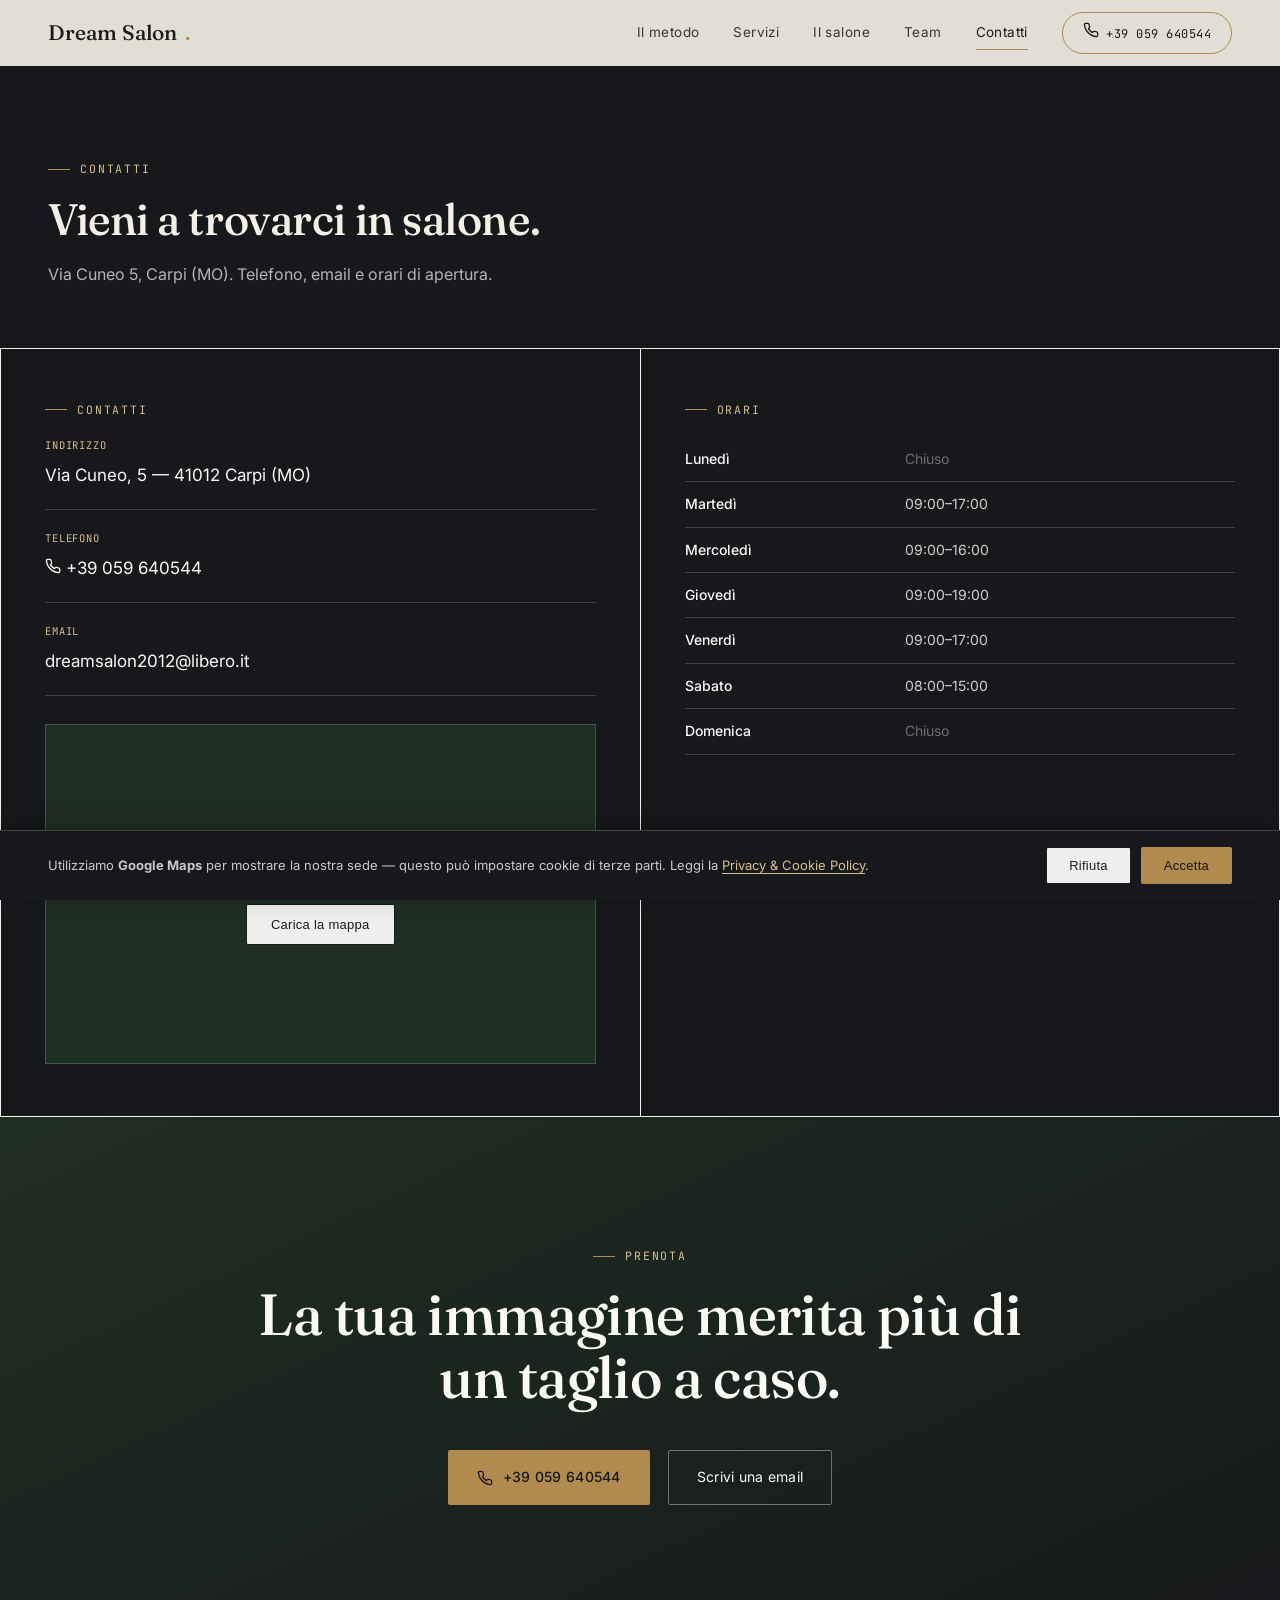
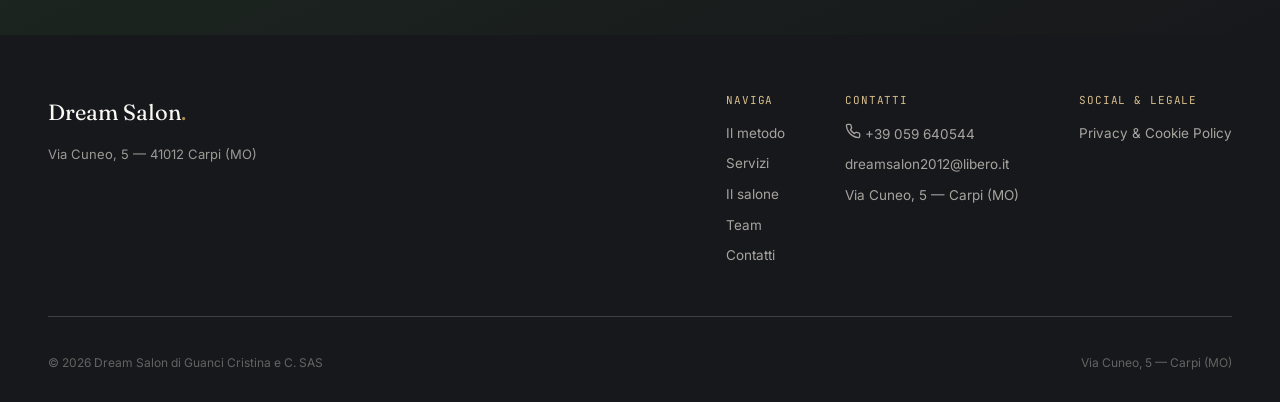
==== contatti.html @ 107311c1 "QA pre-lancio: rimosso contenuto demo, GDPR cookie banner, favicon, 404, privacy policy, Schema.org," ====
<!DOCTYPE html>
<html lang="it">
<head>
<meta charset="UTF-8">
<meta name="viewport" content="width=device-width, initial-scale=1.0">
<title>Contatti e Orari — Dream Salon Carpi | Via Cuneo 5</title>
<meta name="description" content="Contatta Dream Salon Carpi: Via Cuneo 5, Carpi (MO). Telefono 059 640544, email dreamsalon2012@libero.it. Orari di apertura settimanali.">
<!-- Favicon -->
<link rel="icon" type="image/svg+xml" href="favicon.svg">
<link rel="apple-touch-icon" href="favicon.svg">
<!-- Open Graph -->
<meta property="og:type" content="website">
<meta property="og:title" content="Contatti — Dream Salon Carpi | Via Cuneo 5">
<meta property="og:description" content="Contattaci: 059 640544 · dreamsalon2012@libero.it · Via Cuneo 5, Carpi. Orari di apertura e mappa.">
<meta property="og:image" content="https://cdn1.treatwell.net/images/view/v2.i7363715.w1080.h720.xDDF6E4CA/">
<meta property="og:url" content="https://www.dreamsaloncarpi.it/contatti.html"><!-- TODO: dominio definitivo -->
<meta name="twitter:card" content="summary_large_image">
<!-- Fonts -->
<link rel="preconnect" href="https://fonts.googleapis.com">
<link rel="preconnect" href="https://fonts.gstatic.com" crossorigin>
<link href="https://fonts.googleapis.com/css2?family=Fraunces:ital,opsz,wght@0,9..144,300;0,9..144,400;0,9..144,500;0,9..144,600;1,9..144,400;1,9..144,500&family=Inter:wght@400;500;600&family=JetBrains+Mono:wght@400;500&display=swap" rel="stylesheet">
<link rel="stylesheet" href="style.css">
</head>
<body>

<!-- ============ NAV ============ -->
<header class="site-nav scrolled" id="siteNav">
  <div class="wrap">
    <a href="index.html" class="logo">Dream Salon<span class="logo-dot">.</span></a>
    <button class="nav-toggle" id="navToggle" aria-label="Apri menu" aria-expanded="false">
      <span></span><span></span><span></span>
    </button>
    <nav class="nav-links" id="navLinks">
      <a href="index.html#consulenza">Il metodo</a>
      <a href="servizi.html">Servizi</a>
      <a href="salone.html">Il salone</a>
      <a href="team.html">Team</a>
      <a href="contatti.html">Contatti</a>
      <a href="tel:059640544" class="cta-pill" id="navPhone"><svg width="16" height="16" viewBox="0 0 24 24" fill="none" stroke="currentColor" stroke-width="2" stroke-linecap="round" stroke-linejoin="round" style="flex-shrink:0;"><path d="M22 16.92v3a2 2 0 0 1-2.18 2 19.79 19.79 0 0 1-8.63-3.07 19.5 19.5 0 0 1-6-6 19.79 19.79 0 0 1-3.07-8.67A2 2 0 0 1 4.11 2h3a2 2 0 0 1 2 1.72c.127.96.362 1.903.7 2.81a2 2 0 0 1-.45 2.11L8.09 9.91a16 16 0 0 0 6 6l1.27-1.27a2 2 0 0 1 2.11-.45c.907.338 1.85.573 2.81.7A2 2 0 0 1 22 16.92z"/></svg> 059 640544</a>
    </nav>
  </div>
</header>

<!-- ============ PAGE HEADER ============ -->
<section class="section section-anthracite" style="padding-top:160px; padding-bottom:60px;">
  <div class="wrap">
    <p class="eyebrow light">Contatti</p>
    <h1 style="font-size:clamp(28px,3.6vw,44px);">Vieni a trovarci in salone.</h1>
    <p class="lede" style="max-width:480px; margin-top:18px; color:rgba(244,240,230,0.72);">Via Cuneo 5, Carpi (MO). Telefono, email e orari di apertura.</p>
  </div>
</section>

<!-- ============ CONTATTI ============ -->
<section id="contatti">
  <div class="contact-grid">
    <div class="contact-info">
      <p class="eyebrow light">Contatti</p>
      <div class="cinfo-item">
        <span class="k">Indirizzo</span>
        <a class="v" id="contactAddress" href="https://www.google.com/maps?q=Via+Cuneo+5+41012+Carpi+MO" target="_blank" rel="noopener">Via Cuneo, 5 — 41012 Carpi (MO)</a>
      </div>
      <div class="cinfo-item">
        <span class="k">Telefono</span>
        <a href="tel:059640544" class="v" id="contactPhone"><svg width="16" height="16" viewBox="0 0 24 24" fill="none" stroke="currentColor" stroke-width="2" stroke-linecap="round" stroke-linejoin="round" style="flex-shrink:0;"><path d="M22 16.92v3a2 2 0 0 1-2.18 2 19.79 19.79 0 0 1-8.63-3.07 19.5 19.5 0 0 1-6-6 19.79 19.79 0 0 1-3.07-8.67A2 2 0 0 1 4.11 2h3a2 2 0 0 1 2 1.72c.127.96.362 1.903.7 2.81a2 2 0 0 1-.45 2.11L8.09 9.91a16 16 0 0 0 6 6l1.27-1.27a2 2 0 0 1 2.11-.45c.907.338 1.85.573 2.81.7A2 2 0 0 1 22 16.92z"/></svg> 059 640544</a>
      </div>
      <div class="cinfo-item">
        <span class="k">Email</span>
        <a class="v" href="mailto:dreamsalon2012@libero.it">dreamsalon2012@libero.it</a>
      </div>
      <!-- WhatsApp: nascosto fino a conferma del numero col cliente -->
      <div class="cinfo-item" id="whatsappItem" style="display:none;">
        <span class="k">WhatsApp</span>
        <span class="v social-link" id="contactWhatsApp"></span>
      </div>
      <!-- Mappa con consenso cookie GDPR -->
      <div id="mapConsent" class="map-consent" style="margin-top:28px;">
        <p>Accetta i cookie per visualizzare la mappa interattiva di Google Maps.</p>
        <button class="btn btn-dark" onclick="window.acceptCookies && window.acceptCookies()">Carica la mappa</button>
      </div>
      <iframe class="map-embed" id="contactMap"
        data-src="https://www.google.com/maps?q=Via+Cuneo+5+41012+Carpi+MO&output=embed"
        title="Mappa Dream Salon Carpi, Via Cuneo 5"
        loading="lazy"
        referrerpolicy="no-referrer-when-downgrade"
        style="margin-top:28px; display:none;"></iframe>
    </div>
    <div class="contact-hours">
      <p class="eyebrow light">Orari</p>
      <!-- TODO: aggiornare con gli orari definitivi dopo il meeting col cliente -->
      <table class="hours-table" id="hoursTable">
        <tr><td>Lunedì</td><td class="closed">Chiuso</td></tr>
        <tr><td>Martedì</td><td>09:00–17:00</td></tr>
        <tr><td>Mercoledì</td><td>09:00–16:00</td></tr>
        <tr><td>Giovedì</td><td>09:00–19:00</td></tr>
        <tr><td>Venerdì</td><td>09:00–17:00</td></tr>
        <tr><td>Sabato</td><td>08:00–15:00</td></tr>
        <tr><td>Domenica</td><td class="closed">Chiuso</td></tr>
      </table>
    </div>
  </div>
</section>

<!-- ============ CTA FINALE ============ -->
<section class="final-cta">
  <div class="wrap">
    <p class="eyebrow">Prenota</p>
    <h2>La tua immagine merita più di un taglio a caso.</h2>
    <div class="btn-row">
      <a href="tel:059640544" class="btn btn-primary" id="finalCta"><span id="finalCtaText"><svg width="16" height="16" viewBox="0 0 24 24" fill="none" stroke="currentColor" stroke-width="2" stroke-linecap="round" stroke-linejoin="round" style="flex-shrink:0;"><path d="M22 16.92v3a2 2 0 0 1-2.18 2 19.79 19.79 0 0 1-8.63-3.07 19.5 19.5 0 0 1-6-6 19.79 19.79 0 0 1-3.07-8.67A2 2 0 0 1 4.11 2h3a2 2 0 0 1 2 1.72c.127.96.362 1.903.7 2.81a2 2 0 0 1-.45 2.11L8.09 9.91a16 16 0 0 0 6 6l1.27-1.27a2 2 0 0 1 2.11-.45c.907.338 1.85.573 2.81.7A2 2 0 0 1 22 16.92z"/></svg> Chiama 059 640544</span></a>
      <a href="mailto:dreamsalon2012@libero.it" class="btn btn-outline">Scrivi una email</a>
      <a href="#" class="btn btn-outline" id="freshaLink" style="display:none;" target="_blank" rel="noopener">Prenota su Fresha</a>
    </div>
  </div>
</section>

<!-- ============ FOOTER ============ -->
<footer>
  <div class="wrap">
    <div class="footer-top">
      <div>
        <div class="footer-logo">Dream Salon<span style="color:var(--brass);">.</span></div>
        <p style="max-width:260px; margin-top:14px; font-size:13px;">Via Cuneo, 5 — 41012 Carpi (MO)</p>
      </div>
      <div class="footer-cols">
        <div class="footer-col">
          <h4>Naviga</h4>
          <a href="index.html#consulenza">Il metodo</a>
          <a href="servizi.html">Servizi</a>
          <a href="salone.html">Il salone</a>
          <a href="team.html">Team</a>
          <a href="contatti.html">Contatti</a>
        </div>
        <div class="footer-col">
          <h4>Contatti</h4>
          <a href="tel:059640544" id="footerPhone"><svg width="16" height="16" viewBox="0 0 24 24" fill="none" stroke="currentColor" stroke-width="2" stroke-linecap="round" stroke-linejoin="round" style="flex-shrink:0;"><path d="M22 16.92v3a2 2 0 0 1-2.18 2 19.79 19.79 0 0 1-8.63-3.07 19.5 19.5 0 0 1-6-6 19.79 19.79 0 0 1-3.07-8.67A2 2 0 0 1 4.11 2h3a2 2 0 0 1 2 1.72c.127.96.362 1.903.7 2.81a2 2 0 0 1-.45 2.11L8.09 9.91a16 16 0 0 0 6 6l1.27-1.27a2 2 0 0 1 2.11-.45c.907.338 1.85.573 2.81.7A2 2 0 0 1 22 16.92z"/></svg> 059 640544</a>
          <a href="mailto:dreamsalon2012@libero.it">dreamsalon2012@libero.it</a>
          <p>Via Cuneo, 5 — Carpi (MO)</p>
        </div>
        <div class="footer-col">
          <h4>Social &amp; Legale</h4>
          <span id="footerFacebook" style="display:none;"></span>
          <span id="footerInstagram" style="display:none;"></span>
          <a href="privacy.html">Privacy &amp; Cookie Policy</a>
        </div>
      </div>
    </div>
    <div class="footer-bottom">
      <span>© 2026 Dream Salon di Guanci Cristina e C. SAS</span>
      <span>Via Cuneo, 5 — Carpi (MO)</span>
    </div>
  </div>
</footer>

<script src="assets/data.js"></script>
<script src="site.js"></script>
</body>
</html>
---- style.css ----
:root{
    --forest:#1F2E23;
    --forest-2:#263D2C;
    --anthracite:#17181B;
    --cream:#F4F0E6;
    --paper:#FBF9F4;
    --brass:#B08A4E;
    --brass-light:#D8BE8E;
    --sage:#7C9182;
    --ink:#1B1B18;
    --ink-soft:#4A4A44;
    --line:rgba(27,27,24,0.12);
    --line-light:rgba(244,240,230,0.18);
    --radius:2px;
    --maxw:1240px;
  }
  *{box-sizing:border-box;}
  html{scroll-behavior:smooth;}
  body{
    margin:0;
    background:var(--cream);
    color:var(--ink);
    font-family:'Inter',sans-serif;
    font-size:16px;
    line-height:1.6;
    -webkit-font-smoothing:antialiased;
  }
  h1,h2,h3,h4{
    font-family:'Fraunces',serif;
    font-weight:500;
    line-height:1.08;
    margin:0;
    letter-spacing:-0.01em;
  }
  p{margin:0;}
  a{color:inherit;text-decoration:none;}
  img{max-width:100%;display:block;}
  .wrap{max-width:var(--maxw);margin:0 auto;padding:0 28px;}
  .eyebrow{
    font-family:'JetBrains Mono',monospace;
    font-size:11.5px;
    letter-spacing:0.16em;
    text-transform:uppercase;
    color:var(--brass);
    display:flex;
    align-items:center;
    gap:10px;
    margin-bottom:18px;
  }
  .eyebrow::before{content:"";width:22px;height:1px;background:var(--brass);display:block;}
  .eyebrow.light{color:var(--brass-light);}
  section{position:relative;}
  ::selection{background:var(--brass);color:var(--paper);}
  :focus-visible{outline:2px solid var(--brass);outline-offset:3px;}

  /* reveal on scroll */
  .reveal{opacity:0;transform:translateY(18px);transition:opacity .7s ease, transform .7s ease;}
  .reveal.in{opacity:1;transform:translateY(0);}

  /* ---------- NAV ---------- */
  header.site-nav{
    position:fixed;top:0;left:0;right:0;z-index:100;
    padding:18px 0;
    transition:background .35s ease, padding .35s ease, box-shadow .35s ease;
  }
  header.site-nav .wrap{display:flex;align-items:center;justify-content:space-between;}
  header.site-nav.scrolled{
    background:rgba(244,240,230,0.92);
    backdrop-filter:blur(10px);
    padding:12px 0;
    box-shadow:0 1px 0 var(--line);
  }
  .logo{
    font-family:'Fraunces',serif;
    font-size:21px;
    font-weight:500;
    color:var(--paper);
    display:flex;align-items:baseline;gap:8px;
    transition:color .35s ease;
  }
  .logo .logo-dot{color:var(--brass);}
  header.site-nav.scrolled .logo{color:var(--ink);}
  .nav-links{display:flex;align-items:center;gap:34px;}
  .nav-links a{
    font-size:13.5px;
    letter-spacing:0.03em;
    color:var(--paper);
    opacity:.85;
    transition:opacity .35s ease, color .35s ease;
    position:relative;
    padding:4px 0;
  }
  .nav-links a.active{opacity:1;}
  .nav-links a.active::after{content:"";position:absolute;bottom:-2px;left:0;right:0;height:1px;background:var(--brass);}
  header.site-nav.scrolled .nav-links a{color:var(--ink);}
  .nav-links a:hover{opacity:1;}
  .nav-links a.cta-pill{
    opacity:1;
    padding:9px 20px;
    border:1px solid var(--brass);
    border-radius:30px;
    font-family:'JetBrains Mono',monospace;
    font-size:12px;
    letter-spacing:0.04em;
  }
  .nav-links a.cta-pill:hover{background:var(--brass);color:var(--anthracite);}
  .nav-toggle{display:none;background:none;border:0;cursor:pointer;padding:6px;}
  .nav-toggle span{display:block;width:22px;height:1.5px;background:var(--paper);margin:5px 0;transition:.3s;}
  header.site-nav.scrolled .nav-toggle span{background:var(--ink);}

  /* ---------- HERO ---------- */
  .hero{
    min-height:100svh;
    display:flex;
    align-items:flex-end;
    position:relative;
    background:linear-gradient(180deg, rgba(23,24,27,0.35) 0%, rgba(23,24,27,0.55) 55%, rgba(23,24,27,0.92) 100%), url('https://cdn1.treatwell.net/images/view/v2.i7363715.w1080.h720.xDDF6E4CA/') center 30%/cover no-repeat;
    padding-top:120px;
  }
  .hero .wrap{padding-bottom:76px; width:100%;}
  .hero-inner{max-width:760px;}
  .hero h1{
    font-size:clamp(38px,6vw,68px);
    color:var(--paper);
    font-weight:500;
  }
  .hero h1 em{color:var(--brass-light);font-style:italic;font-weight:400;}
  .hero-sub{
    color:rgba(244,240,230,0.82);
    font-size:17px;
    max-width:520px;
    margin-top:22px;
    line-height:1.65;
  }
  .hero-meta{
    display:flex;gap:28px;flex-wrap:wrap;
    margin-top:34px;
    font-family:'JetBrains Mono',monospace;
    font-size:12px;
    color:var(--brass-light);
    letter-spacing:0.03em;
  }
  .hero-meta span{opacity:.9;}
  .hero-actions{display:flex;gap:16px;margin-top:38px;flex-wrap:wrap;}
  .btn{
    display:inline-flex;align-items:center;gap:10px;
    padding:15px 28px;
    font-size:14px;letter-spacing:0.02em;
    border-radius:2px;
    transition:all .25s ease;
    cursor:pointer;border:1px solid transparent;
  }
  .btn-primary{background:var(--brass);color:var(--anthracite);font-weight:500;}
  .btn-primary:hover{background:var(--brass-light);}
  .btn-outline{border-color:rgba(244,240,230,0.4);color:var(--paper);}
  .btn-outline:hover{border-color:var(--paper);background:rgba(244,240,230,0.08);}
  .btn-dark{border-color:var(--ink);color:var(--ink);}
  .btn-dark:hover{background:var(--ink);color:var(--paper);}

  .scroll-cue{
    position:absolute;right:28px;bottom:26px;
    writing-mode:vertical-rl;
    color:var(--brass-light);
    font-family:'JetBrains Mono',monospace;
    font-size:11px;letter-spacing:0.18em;
    display:flex;align-items:center;gap:10px;
    opacity:.75;
  }
  .scroll-cue::after{content:"";width:1px;height:40px;background:var(--brass-light);}

  /* ---------- SECTION generic ---------- */
  .section{padding:110px 0;}
  .section-tight{padding:80px 0;}
  .section-dark{background:var(--forest);color:var(--cream);}
  .section-dark h2, .section-dark h3{color:var(--paper);}
  .section-anthracite{background:var(--anthracite);color:var(--cream);}
  .section-anthracite h2, .section-anthracite h3{color:var(--paper);}

  .header-row{display:flex;justify-content:space-between;align-items:flex-end;gap:40px;margin-bottom:56px;flex-wrap:wrap;}
  .header-row h2{font-size:clamp(28px,3.6vw,44px);}
  .header-row .lede{max-width:360px;color:var(--ink-soft);font-size:15px;line-height:1.6;}
  .section-dark .header-row .lede, .section-anthracite .header-row .lede{color:rgba(244,240,230,0.72);}

  /* ---------- VALUE / CONSULENZA (signature) ---------- */
  .value-grid{
    display:grid;grid-template-columns:1fr 1fr;gap:70px;align-items:start;
  }
  .value-text p{color:var(--ink-soft);font-size:16px;margin-bottom:20px;max-width:460px;}
  .value-points{list-style:none;margin:34px 0 0;padding:0;display:grid;gap:16px;max-width:460px;}
  .value-points li{
    display:flex;gap:14px;align-items:flex-start;
    font-size:14.5px;color:var(--ink);
    padding-bottom:16px;border-bottom:1px solid var(--line);
  }
  .value-points li .num{
    font-family:'JetBrains Mono',monospace;color:var(--brass);font-size:12px;padding-top:2px;
  }

  /* consultation card - signature element */
  .consult-card{
    background:var(--paper);
    border:1px solid var(--line);
    box-shadow:0 30px 60px -30px rgba(27,27,24,0.25);
    padding:38px 34px 32px;
    position:relative;
    max-width:440px;
  }
  .consult-card::before{
    content:"";position:absolute;top:0;left:0;right:0;height:5px;
    background:linear-gradient(90deg,var(--brass),var(--sage));
  }
  .consult-card .card-eyebrow{
    font-family:'JetBrains Mono',monospace;font-size:11px;letter-spacing:.14em;
    color:var(--ink-soft);text-transform:uppercase;display:flex;justify-content:space-between;
    padding-bottom:16px;margin-bottom:22px;border-bottom:1px dashed var(--line);
  }
  .consult-row{display:flex;justify-content:space-between;align-items:center;padding:13px 0;border-bottom:1px solid var(--line);}
  .consult-row:last-of-type{border-bottom:none;}
  .consult-row .label{font-size:13.5px;color:var(--ink-soft);}
  .consult-row .val{font-family:'JetBrains Mono',monospace;font-size:12px;color:var(--forest);}
  .swatches{display:flex;gap:7px;}
  .swatch{width:16px;height:16px;border-radius:50%;border:1px solid rgba(0,0,0,0.08);}
  .consult-foot{margin-top:24px;padding-top:20px;border-top:1px dashed var(--line);font-size:12.5px;color:var(--ink-soft);font-style:italic;}
  .consult-foot b{color:var(--forest);font-style:normal;}

  /* ---------- SERVIZI ---------- */
  .services-grid{display:grid;grid-template-columns:repeat(3,1fr);gap:1px;background:var(--line);border:1px solid var(--line);}
  .service-card{background:var(--paper);padding:34px 30px;min-height:210px;display:flex;flex-direction:column;justify-content:space-between;transition:background .3s ease;}
  .service-card:hover{background:#fff;}
  .service-card .s-top{display:flex;justify-content:space-between;align-items:flex-start;}
  .service-card h3{font-size:21px;font-weight:500;max-width:200px;}
  .service-card .dur{font-family:'JetBrains Mono',monospace;font-size:11px;color:var(--brass);white-space:nowrap;padding-top:4px;}
  .service-card p{font-size:13.5px;color:var(--ink-soft);margin-top:16px;line-height:1.55;}
  .service-card .price-note{
    margin-top:18px;font-family:'JetBrains Mono',monospace;font-size:10.5px;letter-spacing:.05em;
    color:var(--sage);text-transform:uppercase;
  }
  .packages{margin-top:1px;display:grid;grid-template-columns:1fr 1fr;gap:1px;background:var(--line);border:1px solid var(--line);border-top:none;}
  .package-card{background:var(--forest);color:var(--cream);padding:30px;}
  .package-card .eyebrow{color:var(--brass-light);margin-bottom:12px;}
  .package-card p{font-size:14.5px;line-height:1.6;color:rgba(244,240,230,0.85);}
  .package-card .dur{font-family:'JetBrains Mono',monospace;font-size:12px;color:var(--brass-light);margin-top:14px;display:block;}

  /* ---------- EXPERTISE ---------- */
  .expertise-grid{display:grid;grid-template-columns:repeat(3,1fr);gap:48px;margin-top:10px;}
  .expertise-item{border-top:1px solid var(--line-light);padding-top:24px;}
  .expertise-item .exp-icon{width:38px;height:38px;margin-bottom:22px;}
  .expertise-item h3{font-size:19px;color:var(--paper);margin-bottom:12px;font-weight:500;}
  .expertise-item p{font-size:14px;color:rgba(244,240,230,0.68);line-height:1.65;}
  .brand-row{margin-top:70px;padding-top:40px;border-top:1px solid var(--line-light);display:flex;gap:48px;align-items:center;flex-wrap:wrap;}
  .brand-badge{font-family:'Fraunces',serif;font-style:italic;font-size:22px;color:var(--brass-light);letter-spacing:0.01em;}
  .brand-note{font-size:13px;color:rgba(244,240,230,0.55);max-width:280px;}

  /* ---------- GALLERY ---------- */
  .gallery-grid{
    display:grid;
    grid-template-columns:1.3fr 1fr 1fr;
    grid-template-rows:280px 280px;
    gap:14px;
  }
  .g-item{position:relative;overflow:hidden;background:#e4ddcb;}
  .g-item img{width:100%;height:100%;object-fit:cover;transition:transform .6s ease;}
  .g-item:hover img{transform:scale(1.05);}
  .g-item.tall{grid-row:span 2;}
  .g-item .g-tag{
    position:absolute;left:16px;bottom:16px;
    font-family:'JetBrains Mono',monospace;font-size:10.5px;letter-spacing:.08em;text-transform:uppercase;
    color:var(--paper);background:rgba(23,24,27,0.55);padding:6px 10px;backdrop-filter:blur(4px);
  }
  .g-placeholder{
    display:flex;flex-direction:column;align-items:center;justify-content:center;gap:10px;
    background:repeating-linear-gradient(135deg, var(--paper), var(--paper) 10px, #EFE9DB 10px, #EFE9DB 20px);
    border:1px dashed var(--line);color:var(--ink-soft);text-align:center;padding:20px;
  }
  .g-placeholder .g-icon{font-size:22px;color:var(--brass);}
  .g-placeholder span{font-family:'JetBrains Mono',monospace;font-size:11px;letter-spacing:.05em;text-transform:uppercase;}

  /* ---------- TEAM ---------- */
  .team-grid{display:grid;grid-template-columns:repeat(3,1fr);gap:40px;}
  .team-card{}
  .avatar{
    width:100%;aspect-ratio:3/3.6;
    background:linear-gradient(155deg,var(--forest),var(--anthracite));
    display:flex;align-items:center;justify-content:center;
    margin-bottom:22px;position:relative;overflow:hidden;
  }
  .avatar span{font-family:'Fraunces',serif;font-size:64px;color:var(--brass-light);font-style:italic;}
  .avatar::after{content:"";position:absolute;inset:0;border:1px solid rgba(244,240,230,0.15);}
  .team-card h3{font-size:21px;margin-bottom:4px;}
  .team-card .role{font-family:'JetBrains Mono',monospace;font-size:11px;color:var(--brass);text-transform:uppercase;letter-spacing:.06em;}
  .team-card p.bio{font-size:13.5px;color:var(--ink-soft);margin-top:12px;line-height:1.6;}
  .tbc{font-size:11px;color:var(--sage);font-family:'JetBrains Mono',monospace;margin-top:8px;display:inline-block;}

  /* ---------- SOCIAL PROOF ---------- */
  .proof-wrap{display:grid;grid-template-columns:0.85fr 1.15fr;gap:70px;align-items:center;}
  .rating-big{display:flex;align-items:flex-end;gap:18px;}
  .rating-big .num{font-family:'Fraunces',serif;font-size:96px;line-height:.85;font-weight:500;}
  .rating-big .stars{color:var(--brass);font-size:20px;letter-spacing:3px;margin-bottom:10px;}
  .rating-big .count{font-size:13.5px;color:var(--ink-soft);margin-bottom:14px;}
  .rating-source{font-family:'JetBrains Mono',monospace;font-size:11px;color:var(--sage);letter-spacing:.06em;text-transform:uppercase;margin-top:18px;}
  .bars{margin-top:30px;display:grid;gap:10px;max-width:320px;}
  .bar-row{display:grid;grid-template-columns:20px 1fr 30px;gap:10px;align-items:center;font-size:12px;font-family:'JetBrains Mono',monospace;color:var(--ink-soft);}
  .bar-track{height:6px;background:var(--line);position:relative;overflow:hidden;}
  .bar-fill{position:absolute;left:0;top:0;bottom:0;background:var(--brass);}
  .breakdown-grid{display:grid;grid-template-columns:repeat(2,1fr);gap:1px;background:var(--line);border:1px solid var(--line);}
  .bd-card{background:var(--paper);padding:24px 26px;}
  .bd-card .bd-score{font-family:'Fraunces',serif;font-size:30px;color:var(--forest);}
  .bd-card .bd-label{font-size:12.5px;color:var(--ink-soft);margin-top:4px;}
  .theme-tags{display:flex;flex-wrap:wrap;gap:10px;margin-top:30px;}
  .theme-tags span{
    font-family:'JetBrains Mono',monospace;font-size:11px;letter-spacing:.03em;
    border:1px solid var(--line);padding:8px 14px;color:var(--ink-soft);
  }

  /* ---------- CONTACT ---------- */
  .contact-grid{display:grid;grid-template-columns:1fr 1fr;gap:1px;background:var(--line-light);border:1px solid var(--line-light);}
  .contact-info,.contact-hours{background:var(--anthracite);padding:52px 44px;}
  .contact-info .cinfo-item{padding:20px 0;border-bottom:1px solid var(--line-light);}
  .contact-info .cinfo-item:first-of-type{padding-top:0;}
  .contact-info .cinfo-item .k{font-family:'JetBrains Mono',monospace;font-size:10.5px;color:var(--brass-light);text-transform:uppercase;letter-spacing:.08em;margin-bottom:8px;display:block;}
  .contact-info .cinfo-item .v{font-size:17px;color:var(--paper);}
  .contact-info .cinfo-item a.v:hover{color:var(--brass-light);}
  .hours-table{width:100%;border-collapse:collapse;margin-top:6px;}
  .hours-table td{padding:11px 0;border-bottom:1px solid var(--line-light);font-size:14px;color:rgba(244,240,230,0.85);}
  .hours-table td:first-child{color:var(--paper);font-weight:500;width:40%;}
  .hours-table .flag{
    font-family:'JetBrains Mono',monospace;font-size:9.5px;color:var(--forest);
    background:var(--brass-light);padding:2px 7px;margin-left:8px;letter-spacing:.03em;
  }
  .hours-table .closed{color:rgba(244,240,230,0.4);}
  .map-embed{width:100%;height:340px;border:0;filter:grayscale(0.3) contrast(1.05);}

  /* ---------- FINAL CTA ---------- */
  .final-cta{
    background:linear-gradient(155deg,var(--forest) 0%, var(--anthracite) 100%);
    color:var(--paper);text-align:center;padding:130px 0;
  }
  .final-cta .eyebrow{justify-content:center;color:var(--brass-light);}
  .final-cta h2{font-size:clamp(32px,5vw,58px);max-width:820px;margin:0 auto;}
  .final-cta .btn-row{display:flex;gap:18px;justify-content:center;margin-top:42px;flex-wrap:wrap;}

  /* ---------- FOOTER ---------- */
  footer{background:var(--anthracite);color:rgba(244,240,230,0.6);padding:60px 0 30px;}
  .footer-top{display:flex;justify-content:space-between;gap:40px;flex-wrap:wrap;padding-bottom:40px;border-bottom:1px solid var(--line-light);}
  .footer-logo{font-family:'Fraunces',serif;font-size:22px;color:var(--paper);}
  .footer-cols{display:flex;gap:60px;flex-wrap:wrap;}
  .footer-col h4{font-family:'JetBrains Mono',monospace;font-size:11px;color:var(--brass-light);text-transform:uppercase;letter-spacing:.08em;margin-bottom:16px;font-weight:400;}
  .footer-col a,.footer-col p{display:block;font-size:13.5px;margin-bottom:9px;color:rgba(244,240,230,0.65);}
  .footer-col a:hover{color:var(--paper);}
  .confirm-box{margin-top:40px;padding:26px 28px;border:1px dashed rgba(216,190,142,0.4);}
  .confirm-box .cb-title{font-family:'JetBrains Mono',monospace;font-size:11px;color:var(--brass-light);text-transform:uppercase;letter-spacing:.08em;margin-bottom:14px;}
  .confirm-box ul{margin:0;padding:0 0 0 18px;columns:2;column-gap:40px;font-size:12.5px;line-height:2;color:rgba(244,240,230,0.55);}
  .footer-bottom{margin-top:36px;font-size:12px;color:rgba(244,240,230,0.35);display:flex;justify-content:space-between;flex-wrap:wrap;gap:10px;}

  /* ---------- SOCIAL LINK ---------- */
  .social-link {
    display: inline-flex;
    align-items: center;
    gap: 8px;
    font-size: 13.5px;
    color: rgba(244,240,230,0.65);
    transition: color .35s ease;
    text-decoration: none;
  }
  .social-link:hover { color: var(--paper); }
  .social-link.disabled {
    opacity: 0.4;
    pointer-events: none;
    cursor: not-allowed;
  }
  .btn svg {
    width: 16px;
    height: 16px;
    flex-shrink: 0;
  }

  /* ---------- RESPONSIVE ---------- */
  @media (max-width: 980px){
    .value-grid{grid-template-columns:1fr;gap:50px;}
    .services-grid{grid-template-columns:1fr 1fr;}
    .packages{grid-template-columns:1fr;}
    .expertise-grid{grid-template-columns:1fr;gap:36px;}
    .gallery-grid{grid-template-columns:1fr 1fr;grid-template-rows:220px 220px 220px;}
    .g-item.tall{grid-row:span 1;}
    .team-grid{grid-template-columns:1fr 1fr;}
    .proof-wrap{grid-template-columns:1fr;gap:40px;}
    .contact-grid{grid-template-columns:1fr;}
    .breakdown-grid{grid-template-columns:1fr 1fr;}
  }
  @media (max-width: 640px){
    .wrap{padding:0 20px;}
    .nav-links{
      position:fixed;top:0;right:0;height:100svh;width:min(78vw,320px);
      background:var(--forest);flex-direction:column;justify-content:center;align-items:flex-start;
      gap:26px;padding:40px;transform:translateX(100%);transition:transform .4s ease;
    }
    .nav-links.open{transform:translateX(0);}
    .nav-links a{color:var(--paper) !important;font-size:16px;}
    .nav-toggle{display:block;z-index:110;}
    .nav-toggle span{background:var(--paper) !important;}
    header.site-nav.scrolled .nav-toggle span{background:var(--ink) !important;}
    .hero{padding-top:100px;}
    .hero-meta{gap:16px;}
    .header-row{margin-bottom:36px;}
    .services-grid{grid-template-columns:1fr;}
    .expertise-grid{gap:30px;}
    .gallery-grid{grid-template-columns:1fr;grid-template-rows:auto;}
    .team-grid{grid-template-columns:1fr;max-width:280px;margin:0 auto;}
    .rating-big .num{font-size:72px;}
    .breakdown-grid{grid-template-columns:1fr;}
    .contact-info,.contact-hours{padding:38px 26px;}
    .confirm-box ul{columns:1;}
    .footer-top{flex-direction:column;gap:30px;}
    .section{padding:76px 0;}
    .final-cta{padding:90px 0;}
  }

  /* ---------- SKELETON ---------- */
  .skeleton {
    background: linear-gradient(90deg, var(--line) 25%, rgba(27,27,24,0.18) 50%, var(--line) 75%);
    background-size: 200% 100%;
    animation: shimmer 1.5s ease-in-out infinite;
    border-radius: 2px;
  }
  @keyframes shimmer {
    0% { background-position: 200% 0; }
    100% { background-position: -200% 0; }
  }
  .skeleton-title { height: clamp(28px, 3.6vw, 44px); max-width: 400px; }
  .skeleton-text { height: 16px; max-width: 300px; }
  .skeleton-card { height: 210px; }
  .skeleton-avatar { width: 100%; aspect-ratio: 3/3.6; }
  .skeleton-meta { height: 16px; max-width: 200px; }
  .skeleton-eyebrow { height: 12px; width: 120px; }

  /* ---------- PRICE ---------- */
  .price-value {
    font-family: 'JetBrains Mono', monospace;
    font-size: 11px;
    letter-spacing: .04em;
    color: var(--forest);
    text-transform: uppercase;
    font-weight: 500;
  }

  /* ---------- LEDE COLOR FIX su sfondi scuri ---------- */
  .section-dark .lede,
  .section-anthracite .lede {
    color: rgba(244,240,230,0.72);
  }

  /* ---------- NAV OVERLAY (mobile) ---------- */
  .nav-overlay {
    display: none;
    position: fixed;
    inset: 0;
    background: rgba(23,24,27,0.6);
    z-index: 99;
    cursor: pointer;
    -webkit-backdrop-filter: blur(2px);
    backdrop-filter: blur(2px);
    animation: fadeIn .25s ease;
  }
  .nav-overlay.active { display: block; }
  @keyframes fadeIn { from { opacity: 0; } to { opacity: 1; } }

  /* ---------- COOKIE BANNER ---------- */
  .cookie-banner {
    position: fixed;
    bottom: 0;
    left: 0;
    right: 0;
    z-index: 300;
    background: var(--anthracite);
    border-top: 1px solid var(--line-light);
    padding: 16px 0;
    box-shadow: 0 -4px 24px rgba(0,0,0,0.25);
  }
  .cookie-inner {
    max-width: var(--maxw);
    margin: 0 auto;
    padding: 0 28px;
    display: flex;
    align-items: center;
    gap: 24px;
    flex-wrap: wrap;
  }
  .cookie-inner p {
    font-size: 13px;
    color: rgba(244,240,230,0.82);
    flex: 1;
    min-width: 200px;
    line-height: 1.55;
  }
  .cookie-inner a {
    color: var(--brass-light);
    text-decoration: underline;
    text-underline-offset: 3px;
  }
  .cookie-btns { display: flex; gap: 10px; flex-shrink: 0; }
  .cookie-btns .btn { padding: 10px 22px; font-size: 13px; }

  /* ---------- MAP CONSENT PLACEHOLDER ---------- */
  .map-consent {
    background: var(--forest);
    border: 1px solid var(--line-light);
    padding: 40px 24px;
    text-align: center;
    height: 340px;
    display: flex;
    flex-direction: column;
    align-items: center;
    justify-content: center;
    gap: 18px;
  }
  .map-consent p {
    color: rgba(244,240,230,0.7);
    font-size: 14px;
    max-width: 280px;
    line-height: 1.55;
  }
  .map-consent .btn { padding: 12px 24px; font-size: 13px; }

  @media (max-width: 640px) {
    .cookie-inner { flex-direction: column; align-items: flex-start; gap: 14px; }
    .cookie-btns { width: 100%; }
    .cookie-btns .btn { flex: 1; justify-content: center; }
  }

  /* ---------- PRINT ---------- */
  @media print {
    .site-nav, .cookie-banner, .nav-overlay, .final-cta, .scroll-cue { display: none !important; }
    body { background: #fff; color: #000; font-size: 12pt; }
    a[href]::after { content: ' (' attr(href) ')'; font-size: 10pt; color: #666; }
    footer { border-top: 1px solid #ccc; padding: 16pt 0; }
  }
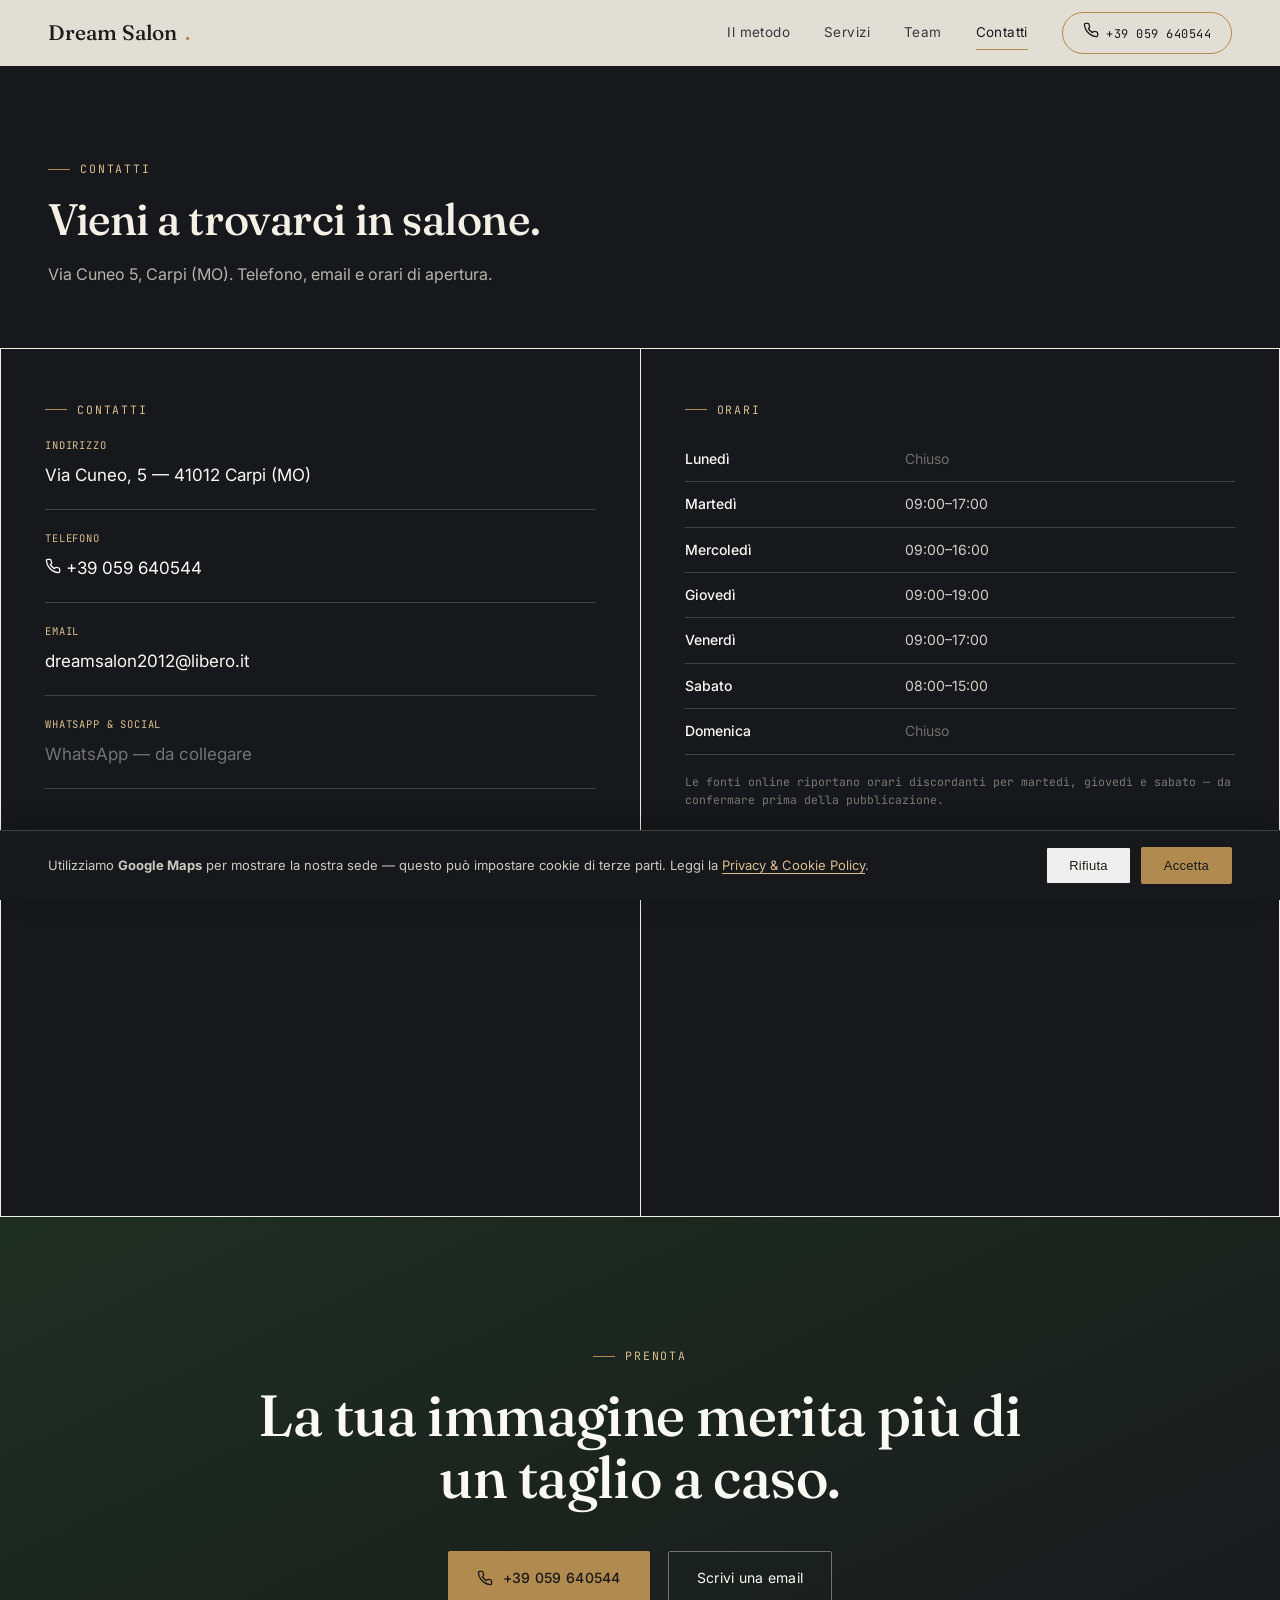
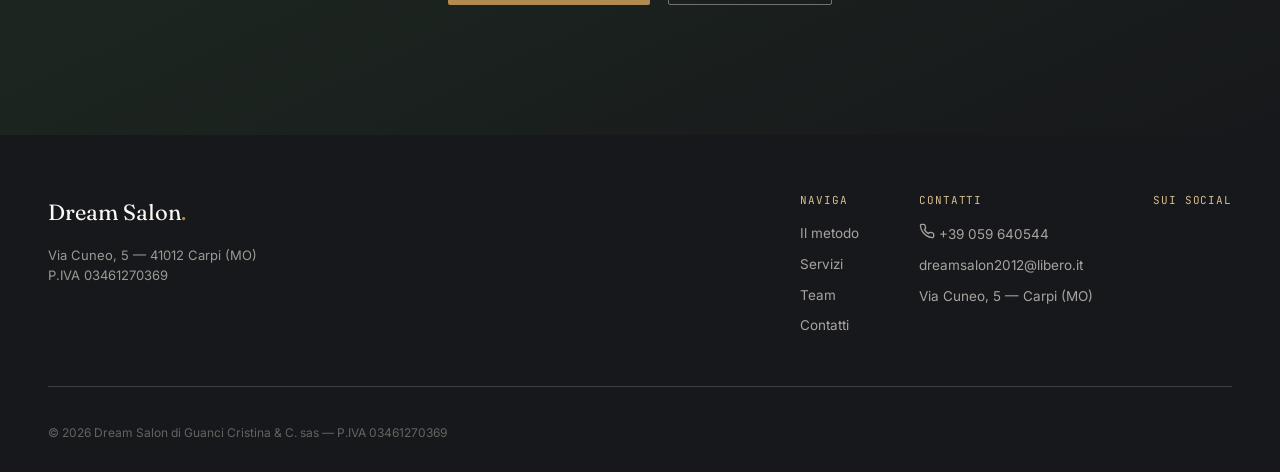
==== commit 1fe70201: "Aggiornamento contenuti: P.IVA ufficiale, 25+ anni Cristina, rimozione note demo" ====
--- a/contatti.html
+++ b/contatti.html
@@ -3,19 +3,8 @@
 <head>
 <meta charset="UTF-8">
 <meta name="viewport" content="width=device-width, initial-scale=1.0">
-<title>Contatti e Orari — Dream Salon Carpi | Via Cuneo 5</title>
-<meta name="description" content="Contatta Dream Salon Carpi: Via Cuneo 5, Carpi (MO). Telefono 059 640544, email dreamsalon2012@libero.it. Orari di apertura settimanali.">
-<!-- Favicon -->
-<link rel="icon" type="image/svg+xml" href="favicon.svg">
-<link rel="apple-touch-icon" href="favicon.svg">
-<!-- Open Graph -->
-<meta property="og:type" content="website">
-<meta property="og:title" content="Contatti — Dream Salon Carpi | Via Cuneo 5">
-<meta property="og:description" content="Contattaci: 059 640544 · dreamsalon2012@libero.it · Via Cuneo 5, Carpi. Orari di apertura e mappa.">
-<meta property="og:image" content="https://cdn1.treatwell.net/images/view/v2.i7363715.w1080.h720.xDDF6E4CA/">
-<meta property="og:url" content="https://www.dreamsaloncarpi.it/contatti.html"><!-- TODO: dominio definitivo -->
-<meta name="twitter:card" content="summary_large_image">
-<!-- Fonts -->
+<title>Contatti — Dream Salon Carpi</title>
+<meta name="description" content="Contatti e orari di Dream Salon Carpi: Via Cuneo 5, Carpi (MO). Telefono 059 640544, email dreamsalon2012@libero.it.">
 <link rel="preconnect" href="https://fonts.googleapis.com">
 <link rel="preconnect" href="https://fonts.gstatic.com" crossorigin>
 <link href="https://fonts.googleapis.com/css2?family=Fraunces:ital,opsz,wght@0,9..144,300;0,9..144,400;0,9..144,500;0,9..144,600;1,9..144,400;1,9..144,500&family=Inter:wght@400;500;600&family=JetBrains+Mono:wght@400;500&display=swap" rel="stylesheet">
@@ -24,7 +13,7 @@
 <body>
 
 <!-- ============ NAV ============ -->
-<header class="site-nav scrolled" id="siteNav">
+<header class="site-nav" id="siteNav">
   <div class="wrap">
     <a href="index.html" class="logo">Dream Salon<span class="logo-dot">.</span></a>
     <button class="nav-toggle" id="navToggle" aria-label="Apri menu" aria-expanded="false">
@@ -33,7 +22,6 @@
     <nav class="nav-links" id="navLinks">
       <a href="index.html#consulenza">Il metodo</a>
       <a href="servizi.html">Servizi</a>
-      <a href="salone.html">Il salone</a>
       <a href="team.html">Team</a>
       <a href="contatti.html">Contatti</a>
       <a href="tel:059640544" class="cta-pill" id="navPhone"><svg width="16" height="16" viewBox="0 0 24 24" fill="none" stroke="currentColor" stroke-width="2" stroke-linecap="round" stroke-linejoin="round" style="flex-shrink:0;"><path d="M22 16.92v3a2 2 0 0 1-2.18 2 19.79 19.79 0 0 1-8.63-3.07 19.5 19.5 0 0 1-6-6 19.79 19.79 0 0 1-3.07-8.67A2 2 0 0 1 4.11 2h3a2 2 0 0 1 2 1.72c.127.96.362 1.903.7 2.81a2 2 0 0 1-.45 2.11L8.09 9.91a16 16 0 0 0 6 6l1.27-1.27a2 2 0 0 1 2.11-.45c.907.338 1.85.573 2.81.7A2 2 0 0 1 22 16.92z"/></svg> 059 640544</a>
@@ -46,7 +34,7 @@
   <div class="wrap">
     <p class="eyebrow light">Contatti</p>
     <h1 style="font-size:clamp(28px,3.6vw,44px);">Vieni a trovarci in salone.</h1>
-    <p class="lede" style="max-width:480px; margin-top:18px; color:rgba(244,240,230,0.72);">Via Cuneo 5, Carpi (MO). Telefono, email e orari di apertura.</p>
+    <p class="lede" style="max-width:480px; margin-top:18px;">Via Cuneo 5, Carpi (MO). Telefono, email e orari di apertura.</p>
   </div>
 </section>
 
@@ -67,35 +55,24 @@
         <span class="k">Email</span>
         <a class="v" href="mailto:dreamsalon2012@libero.it">dreamsalon2012@libero.it</a>
       </div>
-      <!-- WhatsApp: nascosto fino a conferma del numero col cliente -->
-      <div class="cinfo-item" id="whatsappItem" style="display:none;">
-        <span class="k">WhatsApp</span>
-        <span class="v social-link" id="contactWhatsApp"></span>
+      <div class="cinfo-item">
+        <span class="k">WhatsApp &amp; Social</span>
+        <span class="v social-link disabled" id="contactWhatsApp" aria-disabled="true">WhatsApp — da collegare</span>
       </div>
-      <!-- Mappa con consenso cookie GDPR -->
-      <div id="mapConsent" class="map-consent" style="margin-top:28px;">
-        <p>Accetta i cookie per visualizzare la mappa interattiva di Google Maps.</p>
-        <button class="btn btn-dark" onclick="window.acceptCookies && window.acceptCookies()">Carica la mappa</button>
-      </div>
-      <iframe class="map-embed" id="contactMap"
-        data-src="https://www.google.com/maps?q=Via+Cuneo+5+41012+Carpi+MO&output=embed"
-        title="Mappa Dream Salon Carpi, Via Cuneo 5"
-        loading="lazy"
-        referrerpolicy="no-referrer-when-downgrade"
-        style="margin-top:28px; display:none;"></iframe>
+      <iframe class="map-embed" id="contactMap" style="margin-top:28px;" loading="lazy" referrerpolicy="no-referrer-when-downgrade" src="https://www.google.com/maps?q=Via+Cuneo+5+41012+Carpi+MO&output=embed" title="Mappa Dream Salon Carpi, Via Cuneo 5"></iframe>
     </div>
     <div class="contact-hours">
       <p class="eyebrow light">Orari</p>
-      <!-- TODO: aggiornare con gli orari definitivi dopo il meeting col cliente -->
       <table class="hours-table" id="hoursTable">
         <tr><td>Lunedì</td><td class="closed">Chiuso</td></tr>
-        <tr><td>Martedì</td><td>09:00–17:00</td></tr>
+        <tr><td>Martedì</td><td>09:00–16:00 / 09:00–17:00 / 09:00–19:00<span class="flag">DA CONFERMARE</span></td></tr>
         <tr><td>Mercoledì</td><td>09:00–16:00</td></tr>
-        <tr><td>Giovedì</td><td>09:00–19:00</td></tr>
+        <tr><td>Giovedì</td><td>09:00–20:00 / 09:00–19:00<span class="flag">DA CONFERMARE</span></td></tr>
         <tr><td>Venerdì</td><td>09:00–17:00</td></tr>
-        <tr><td>Sabato</td><td>08:00–15:00</td></tr>
+        <tr><td>Sabato</td><td>07:00–15:00 / 08:00–15:00<span class="flag">DA CONFERMARE</span></td></tr>
         <tr><td>Domenica</td><td class="closed">Chiuso</td></tr>
       </table>
+      <p style="font-size:11.5px; color:rgba(244,240,230,0.45); margin-top:18px; font-family:'JetBrains Mono',monospace;">Le fonti online riportano orari discordanti per martedì, giovedì e sabato — da confermare prima della pubblicazione.</p>
     </div>
   </div>
 </section>
@@ -108,7 +85,7 @@
     <div class="btn-row">
       <a href="tel:059640544" class="btn btn-primary" id="finalCta"><span id="finalCtaText"><svg width="16" height="16" viewBox="0 0 24 24" fill="none" stroke="currentColor" stroke-width="2" stroke-linecap="round" stroke-linejoin="round" style="flex-shrink:0;"><path d="M22 16.92v3a2 2 0 0 1-2.18 2 19.79 19.79 0 0 1-8.63-3.07 19.5 19.5 0 0 1-6-6 19.79 19.79 0 0 1-3.07-8.67A2 2 0 0 1 4.11 2h3a2 2 0 0 1 2 1.72c.127.96.362 1.903.7 2.81a2 2 0 0 1-.45 2.11L8.09 9.91a16 16 0 0 0 6 6l1.27-1.27a2 2 0 0 1 2.11-.45c.907.338 1.85.573 2.81.7A2 2 0 0 1 22 16.92z"/></svg> Chiama 059 640544</span></a>
       <a href="mailto:dreamsalon2012@libero.it" class="btn btn-outline">Scrivi una email</a>
-      <a href="#" class="btn btn-outline" id="freshaLink" style="display:none;" target="_blank" rel="noopener">Prenota su Fresha</a>
+      <span class="btn btn-outline" id="freshaLink" style="display:none; cursor:pointer;" onclick="if(this.dataset.href) window.location.href=this.dataset.href">Prenota su Fresha</span>
     </div>
   </div>
 </section>
@@ -119,14 +96,13 @@
     <div class="footer-top">
       <div>
         <div class="footer-logo">Dream Salon<span style="color:var(--brass);">.</span></div>
-        <p style="max-width:260px; margin-top:14px; font-size:13px;">Via Cuneo, 5 — 41012 Carpi (MO)</p>
+        <p style="max-width:260px; margin-top:14px; font-size:13px;">Via Cuneo, 5 — 41012 Carpi (MO)<br>P.IVA 03461270369</p>
       </div>
       <div class="footer-cols">
         <div class="footer-col">
           <h4>Naviga</h4>
           <a href="index.html#consulenza">Il metodo</a>
           <a href="servizi.html">Servizi</a>
-          <a href="salone.html">Il salone</a>
           <a href="team.html">Team</a>
           <a href="contatti.html">Contatti</a>
         </div>
@@ -137,16 +113,17 @@
           <p>Via Cuneo, 5 — Carpi (MO)</p>
         </div>
         <div class="footer-col">
-          <h4>Social &amp; Legale</h4>
-          <span id="footerFacebook" style="display:none;"></span>
-          <span id="footerInstagram" style="display:none;"></span>
-          <a href="privacy.html">Privacy &amp; Cookie Policy</a>
+          <h4>Sui social</h4>
+          <span class="social-link disabled" id="footerFacebook" aria-disabled="true">Facebook — da collegare</span>
+          <span class="social-link disabled" id="footerInstagram" aria-disabled="true">Instagram — da collegare</span>
         </div>
       </div>
     </div>
+
+
+
     <div class="footer-bottom">
-      <span>© 2026 Dream Salon di Guanci Cristina e C. SAS</span>
-      <span>Via Cuneo, 5 — Carpi (MO)</span>
+      <span>© 2026 Dream Salon di Guanci Cristina &amp; C. sas — P.IVA 03461270369</span>
     </div>
   </div>
 </footer>
@@ -155,3 +132,7 @@
 <script src="site.js"></script>
 </body>
 </html>
+
+
+
+
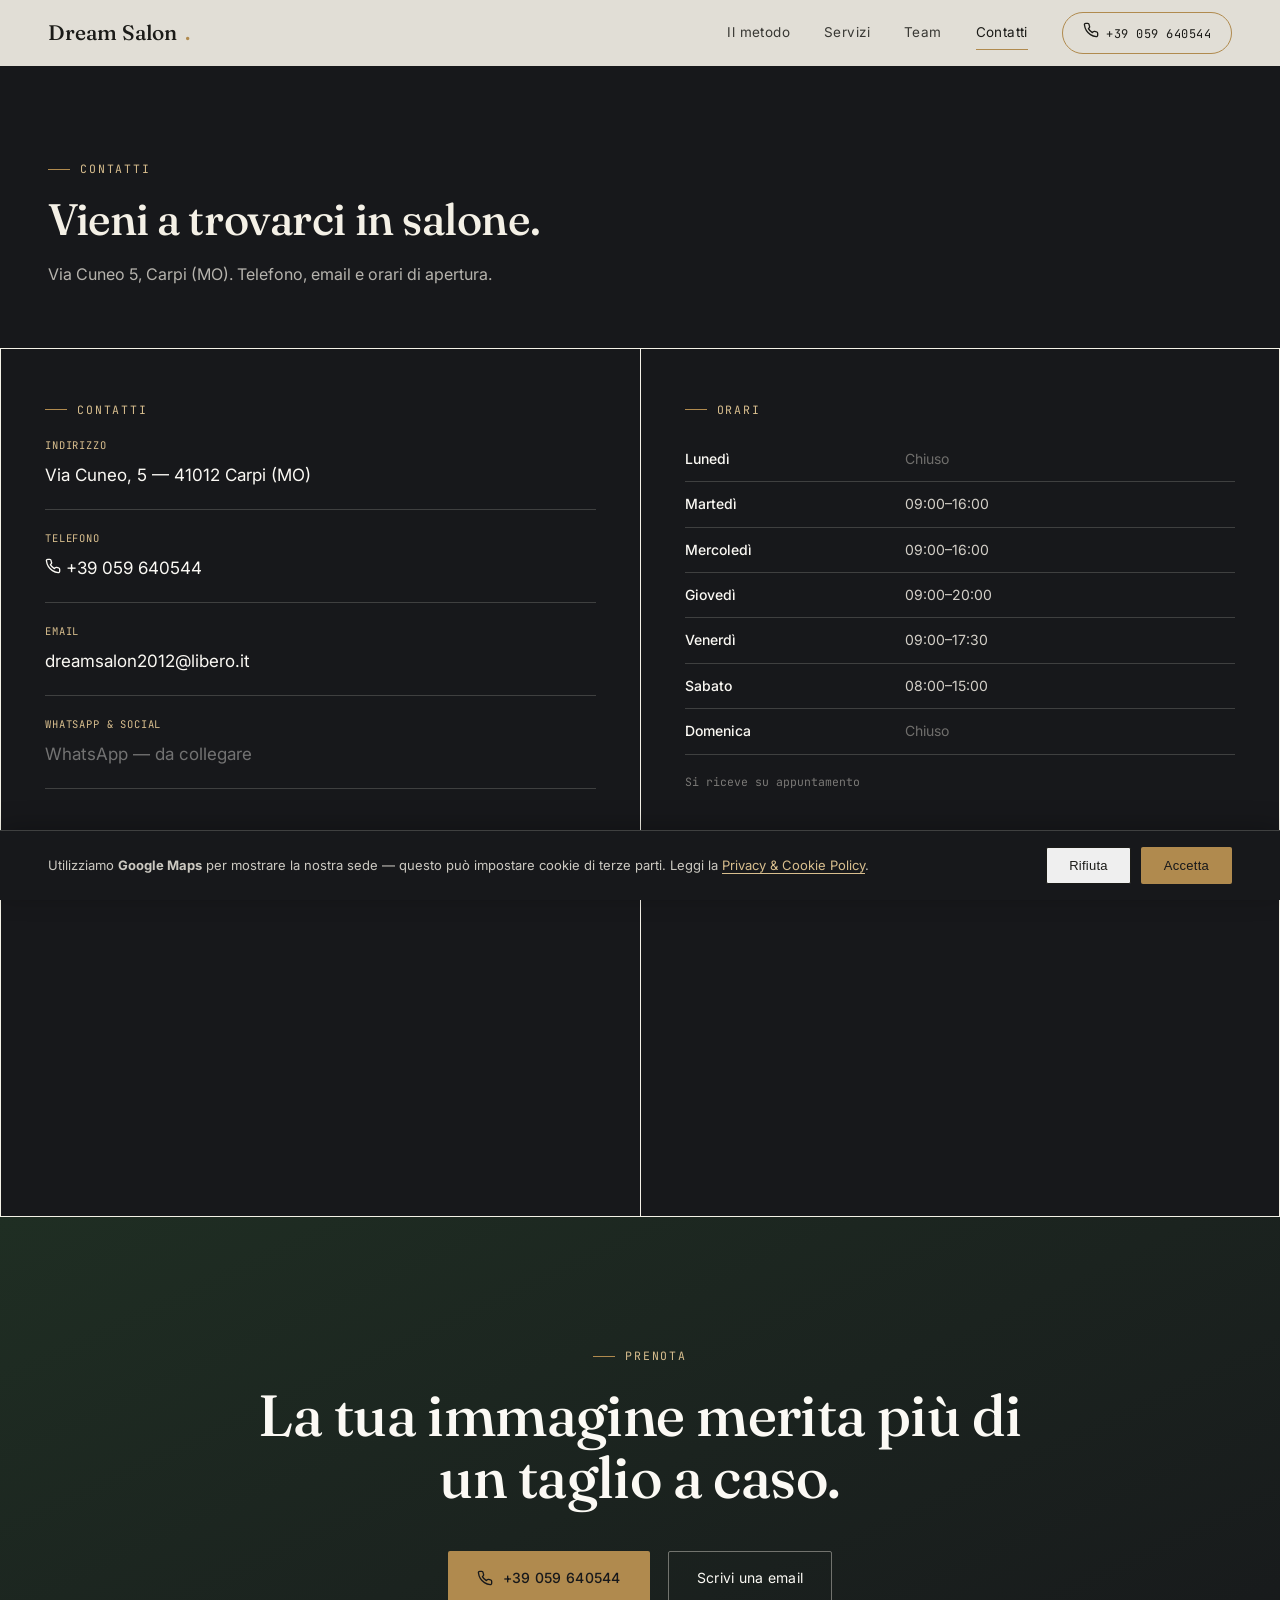
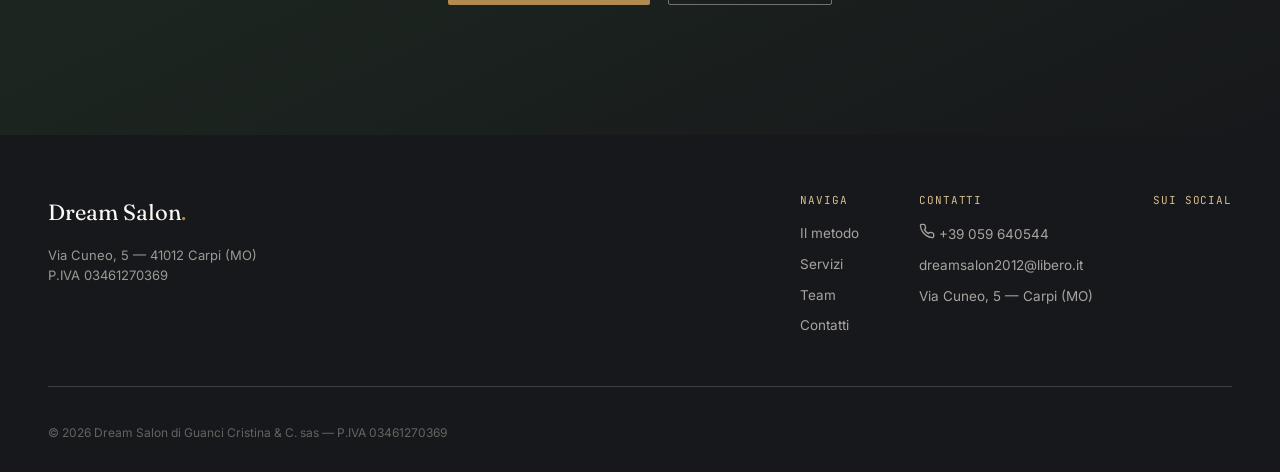
==== commit 918604c0: "Servizi reali, orari definitivi, aggiornamento dati fallback" ====
--- a/contatti.html
+++ b/contatti.html
@@ -65,14 +65,14 @@
       <p class="eyebrow light">Orari</p>
       <table class="hours-table" id="hoursTable">
         <tr><td>Lunedì</td><td class="closed">Chiuso</td></tr>
-        <tr><td>Martedì</td><td>09:00–16:00 / 09:00–17:00 / 09:00–19:00<span class="flag">DA CONFERMARE</span></td></tr>
+        <tr><td>Martedì</td><td>09:00–16:00</td></tr>
         <tr><td>Mercoledì</td><td>09:00–16:00</td></tr>
-        <tr><td>Giovedì</td><td>09:00–20:00 / 09:00–19:00<span class="flag">DA CONFERMARE</span></td></tr>
-        <tr><td>Venerdì</td><td>09:00–17:00</td></tr>
-        <tr><td>Sabato</td><td>07:00–15:00 / 08:00–15:00<span class="flag">DA CONFERMARE</span></td></tr>
+        <tr><td>Giovedì</td><td>09:00–20:00</td></tr>
+        <tr><td>Venerdì</td><td>09:00–17:30</td></tr>
+        <tr><td>Sabato</td><td>08:00–15:00</td></tr>
         <tr><td>Domenica</td><td class="closed">Chiuso</td></tr>
       </table>
-      <p style="font-size:11.5px; color:rgba(244,240,230,0.45); margin-top:18px; font-family:'JetBrains Mono',monospace;">Le fonti online riportano orari discordanti per martedì, giovedì e sabato — da confermare prima della pubblicazione.</p>
+      <p style="font-size:11.5px; color:rgba(244,240,230,0.45); margin-top:18px; font-family:'JetBrains Mono',monospace;">Si riceve su appuntamento</p>
     </div>
   </div>
 </section>
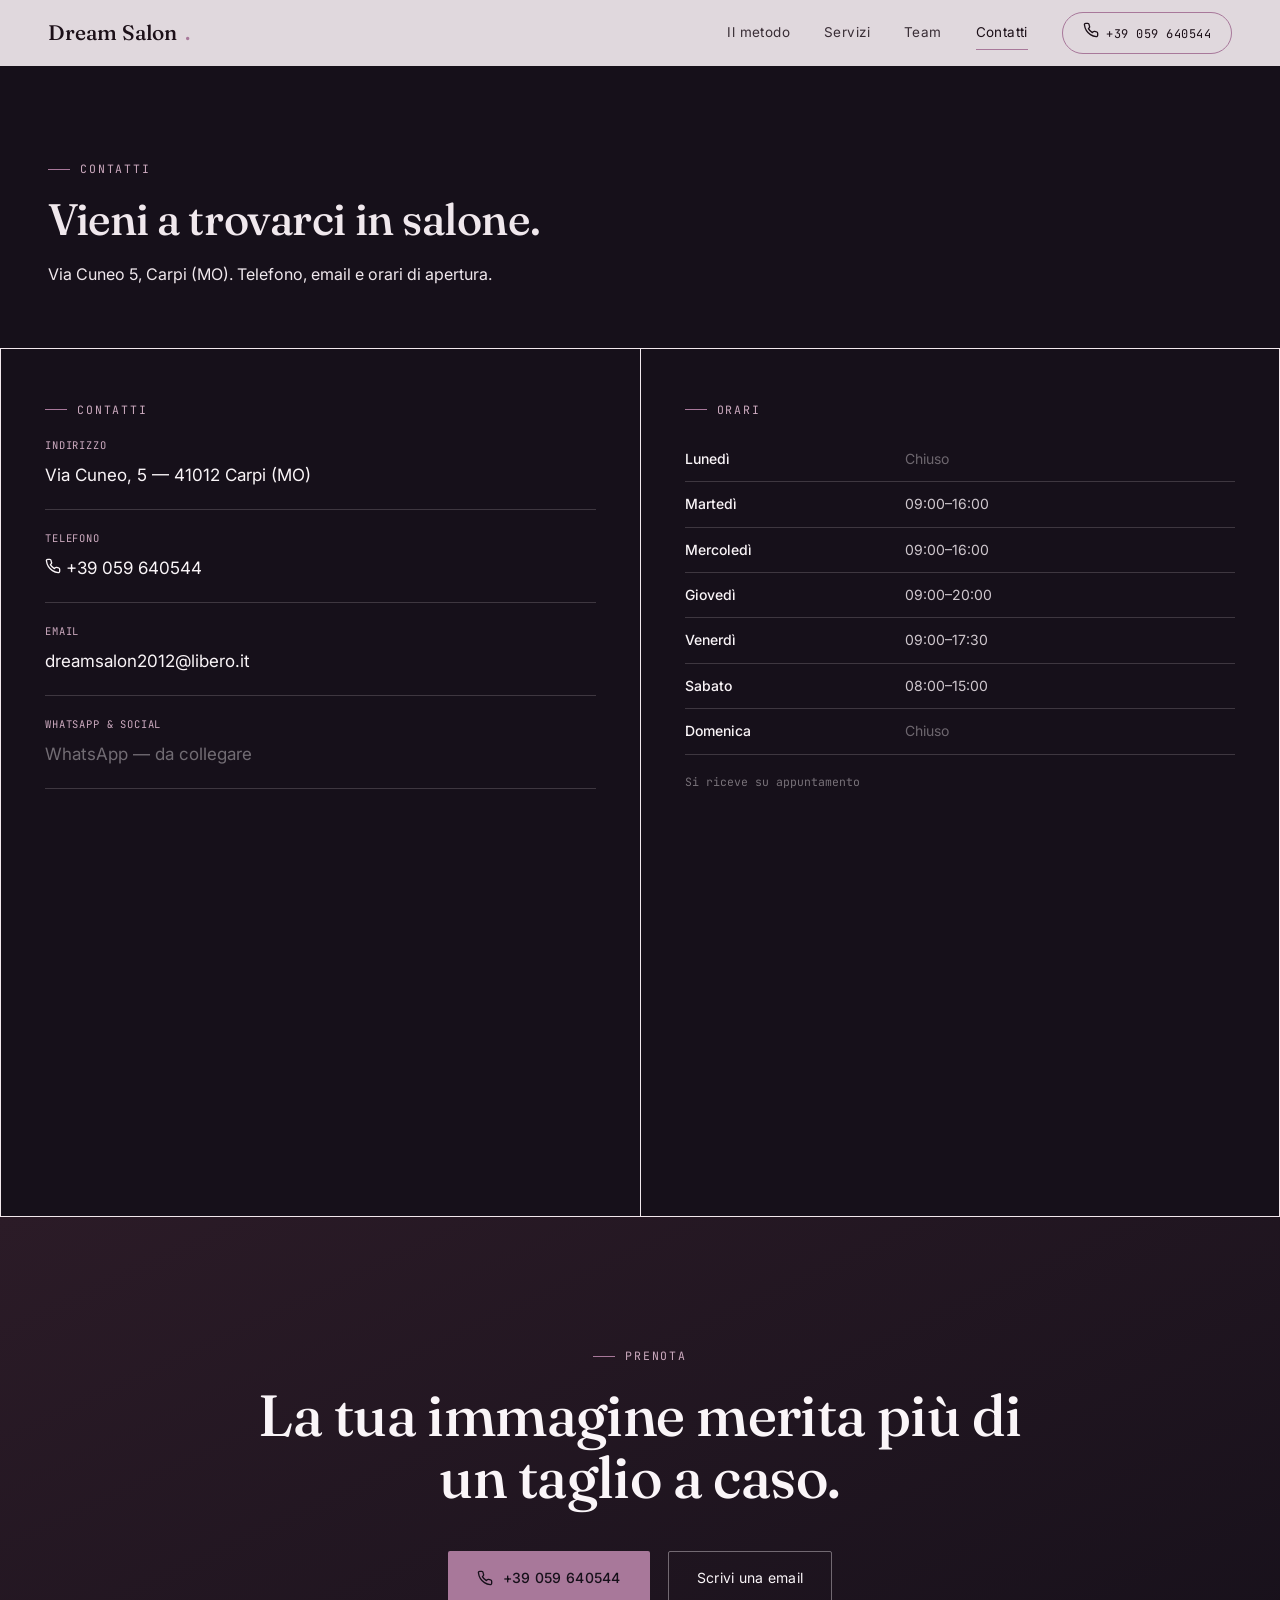
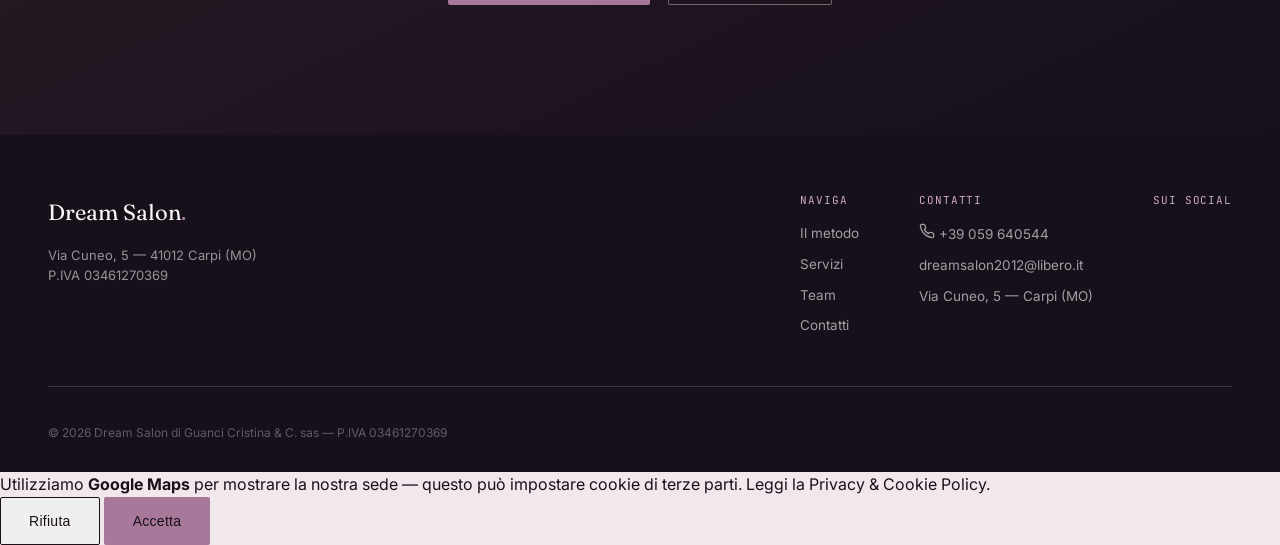
==== commit 70bb207e: "Palette: rosa antico / mauve ispirata al bigliettino — sostituisce verde foresta e oro" ====
--- a/contatti.html
+++ b/contatti.html
@@ -72,7 +72,7 @@
         <tr><td>Sabato</td><td>08:00–15:00</td></tr>
         <tr><td>Domenica</td><td class="closed">Chiuso</td></tr>
       </table>
-      <p style="font-size:11.5px; color:rgba(244,240,230,0.45); margin-top:18px; font-family:'JetBrains Mono',monospace;">Si riceve su appuntamento</p>
+      <p style="font-size:11.5px; color:rgba(240,232,237,0.45); margin-top:18px; font-family:'JetBrains Mono',monospace;">Si riceve su appuntamento</p>
     </div>
   </div>
 </section>
--- a/style.css
+++ b/style.css
@@ -1,16 +1,18 @@
 :root{
-    --forest:#1F2E23;
-    --forest-2:#263D2C;
-    --anthracite:#17181B;
-    --cream:#F4F0E6;
-    --paper:#FBF9F4;
-    --brass:#B08A4E;
-    --brass-light:#D8BE8E;
-    --sage:#7C9182;
-    --ink:#1B1B18;
-    --ink-soft:#4A4A44;
-    --line:rgba(27,27,24,0.12);
-    --line-light:rgba(244,240,230,0.18);
+    /* ——— Palette ispirata al bigliettino Dream Salon ——— */
+    /* Rosa antico / mauve come colore dominante           */
+    --forest:#2B1B27;         /* prugna scuro (ex verde foresta) */
+    --forest-2:#3A2535;       /* prugna medio */
+    --anthracite:#16101A;     /* quasi-nero caldo */
+    --cream:#F0E8ED;          /* crema rosato */
+    --paper:#FAF5F8;          /* bianco blush */
+    --brass:#A8789A;          /* mauve / rosa antico — accento principale */
+    --brass-light:#CCAABF;    /* mauve chiaro */
+    --sage:#B89AAE;           /* mauve medio */
+    --ink:#1C1018;            /* quasi-nero caldo */
+    --ink-soft:#584858;       /* grigio mauve */
+    --line:rgba(28,16,24,0.12);
+    --line-light:rgba(240,232,237,0.18);
     --radius:2px;
     --maxw:1240px;
   }
@@ -65,7 +67,7 @@
   }
   header.site-nav .wrap{display:flex;align-items:center;justify-content:space-between;}
   header.site-nav.scrolled{
-    background:rgba(244,240,230,0.92);
+    background:rgba(240,232,237,0.93);
     backdrop-filter:blur(10px);
     padding:12px 0;
     box-shadow:0 1px 0 var(--line);
@@ -114,7 +116,7 @@
     display:flex;
     align-items:flex-end;
     position:relative;
-    background:linear-gradient(180deg, rgba(23,24,27,0.35) 0%, rgba(23,24,27,0.55) 55%, rgba(23,24,27,0.92) 100%), url('https://cdn1.treatwell.net/images/view/v2.i7363715.w1080.h720.xDDF6E4CA/') center 30%/cover no-repeat;
+    background:linear-gradient(180deg, rgba(22,16,26,0.35) 0%, rgba(22,16,26,0.55) 55%, rgba(22,16,26,0.92) 100%), url('https://cdn1.treatwell.net/images/view/v2.i7363715.w1080.h720.xDDF6E4CA/') center 30%/cover no-repeat;
     padding-top:120px;
   }
   .hero .wrap{padding-bottom:76px; width:100%;}
@@ -126,7 +128,7 @@
   }
   .hero h1 em{color:var(--brass-light);font-style:italic;font-weight:400;}
   .hero-sub{
-    color:rgba(244,240,230,0.82);
+    color:rgba(240,232,237,0.82);
     font-size:17px;
     max-width:520px;
     margin-top:22px;
@@ -152,8 +154,8 @@
   }
   .btn-primary{background:var(--brass);color:var(--anthracite);font-weight:500;}
   .btn-primary:hover{background:var(--brass-light);}
-  .btn-outline{border-color:rgba(244,240,230,0.4);color:var(--paper);}
-  .btn-outline:hover{border-color:var(--paper);background:rgba(244,240,230,0.08);}
+  .btn-outline{border-color:rgba(240,232,237,0.4);color:var(--paper);}
+  .btn-outline:hover{border-color:var(--paper);background:rgba(240,232,237,0.08);}
   .btn-dark{border-color:var(--ink);color:var(--ink);}
   .btn-dark:hover{background:var(--ink);color:var(--paper);}
 
@@ -179,7 +181,7 @@
   .header-row{display:flex;justify-content:space-between;align-items:flex-end;gap:40px;margin-bottom:56px;flex-wrap:wrap;}
   .header-row h2{font-size:clamp(28px,3.6vw,44px);}
   .header-row .lede{max-width:360px;color:var(--ink-soft);font-size:15px;line-height:1.6;}
-  .section-dark .header-row .lede, .section-anthracite .header-row .lede{color:rgba(244,240,230,0.72);}
+  .section-dark .header-row .lede, .section-anthracite .header-row .lede{color:rgba(240,232,237,0.72);}
 
   /* ---------- VALUE / CONSULENZA (signature) ---------- */
   .value-grid{
@@ -200,7 +202,7 @@
   .consult-card{
     background:var(--paper);
     border:1px solid var(--line);
-    box-shadow:0 30px 60px -30px rgba(27,27,24,0.25);
+    box-shadow:0 30px 60px -30px rgba(28,16,24,0.25);
     padding:38px 34px 32px;
     position:relative;
     max-width:440px;
@@ -238,7 +240,7 @@
   .packages{margin-top:1px;display:grid;grid-template-columns:1fr 1fr;gap:1px;background:var(--line);border:1px solid var(--line);border-top:none;}
   .package-card{background:var(--forest);color:var(--cream);padding:30px;}
   .package-card .eyebrow{color:var(--brass-light);margin-bottom:12px;}
-  .package-card p{font-size:14.5px;line-height:1.6;color:rgba(244,240,230,0.85);}
+  .package-card p{font-size:14.5px;line-height:1.6;color:rgba(240,232,237,0.85);}
   .package-card .dur{font-family:'JetBrains Mono',monospace;font-size:12px;color:var(--brass-light);margin-top:14px;display:block;}
 
   /* ---------- EXPERTISE ---------- */
@@ -246,10 +248,10 @@
   .expertise-item{border-top:1px solid var(--line-light);padding-top:24px;}
   .expertise-item .exp-icon{width:38px;height:38px;margin-bottom:22px;}
   .expertise-item h3{font-size:19px;color:var(--paper);margin-bottom:12px;font-weight:500;}
-  .expertise-item p{font-size:14px;color:rgba(244,240,230,0.68);line-height:1.65;}
+  .expertise-item p{font-size:14px;color:rgba(240,232,237,0.68);line-height:1.65;}
   .brand-row{margin-top:70px;padding-top:40px;border-top:1px solid var(--line-light);display:flex;gap:48px;align-items:center;flex-wrap:wrap;}
   .brand-badge{font-family:'Fraunces',serif;font-style:italic;font-size:22px;color:var(--brass-light);letter-spacing:0.01em;}
-  .brand-note{font-size:13px;color:rgba(244,240,230,0.55);max-width:280px;}
+  .brand-note{font-size:13px;color:rgba(240,232,237,0.55);max-width:280px;}
 
   /* ---------- GALLERY ---------- */
   .gallery-grid{
@@ -258,18 +260,18 @@
     grid-template-rows:280px 280px;
     gap:14px;
   }
-  .g-item{position:relative;overflow:hidden;background:#e4ddcb;}
+  .g-item{position:relative;overflow:hidden;background:#ded3db;}
   .g-item img{width:100%;height:100%;object-fit:cover;transition:transform .6s ease;}
   .g-item:hover img{transform:scale(1.05);}
   .g-item.tall{grid-row:span 2;}
   .g-item .g-tag{
     position:absolute;left:16px;bottom:16px;
     font-family:'JetBrains Mono',monospace;font-size:10.5px;letter-spacing:.08em;text-transform:uppercase;
-    color:var(--paper);background:rgba(23,24,27,0.55);padding:6px 10px;backdrop-filter:blur(4px);
+    color:var(--paper);background:rgba(22,16,26,0.55);padding:6px 10px;backdrop-filter:blur(4px);
   }
   .g-placeholder{
     display:flex;flex-direction:column;align-items:center;justify-content:center;gap:10px;
-    background:repeating-linear-gradient(135deg, var(--paper), var(--paper) 10px, #EFE9DB 10px, #EFE9DB 20px);
+    background:repeating-linear-gradient(135deg, var(--paper), var(--paper) 10px, #EDE3E8 10px, #EDE3E8 20px);
     border:1px dashed var(--line);color:var(--ink-soft);text-align:center;padding:20px;
   }
   .g-placeholder .g-icon{font-size:22px;color:var(--brass);}
@@ -285,7 +287,7 @@
     margin-bottom:22px;position:relative;overflow:hidden;
   }
   .avatar span{font-family:'Fraunces',serif;font-size:64px;color:var(--brass-light);font-style:italic;}
-  .avatar::after{content:"";position:absolute;inset:0;border:1px solid rgba(244,240,230,0.15);}
+  .avatar::after{content:"";position:absolute;inset:0;border:1px solid rgba(240,232,237,0.15);}
   .team-card h3{font-size:21px;margin-bottom:4px;}
   .team-card .role{font-family:'JetBrains Mono',monospace;font-size:11px;color:var(--brass);text-transform:uppercase;letter-spacing:.06em;}
   .team-card p.bio{font-size:13.5px;color:var(--ink-soft);margin-top:12px;line-height:1.6;}
@@ -321,13 +323,13 @@
   .contact-info .cinfo-item .v{font-size:17px;color:var(--paper);}
   .contact-info .cinfo-item a.v:hover{color:var(--brass-light);}
   .hours-table{width:100%;border-collapse:collapse;margin-top:6px;}
-  .hours-table td{padding:11px 0;border-bottom:1px solid var(--line-light);font-size:14px;color:rgba(244,240,230,0.85);}
+  .hours-table td{padding:11px 0;border-bottom:1px solid var(--line-light);font-size:14px;color:rgba(240,232,237,0.85);}
   .hours-table td:first-child{color:var(--paper);font-weight:500;width:40%;}
   .hours-table .flag{
     font-family:'JetBrains Mono',monospace;font-size:9.5px;color:var(--forest);
     background:var(--brass-light);padding:2px 7px;margin-left:8px;letter-spacing:.03em;
   }
-  .hours-table .closed{color:rgba(244,240,230,0.4);}
+  .hours-table .closed{color:rgba(240,232,237,0.4);}
   .map-embed{width:100%;height:340px;border:0;filter:grayscale(0.3) contrast(1.05);}
 
   /* ---------- FINAL CTA ---------- */
@@ -340,17 +342,17 @@
   .final-cta .btn-row{display:flex;gap:18px;justify-content:center;margin-top:42px;flex-wrap:wrap;}
 
   /* ---------- FOOTER ---------- */
-  footer{background:var(--anthracite);color:rgba(244,240,230,0.6);padding:60px 0 30px;}
+  footer{background:var(--anthracite);color:rgba(240,232,237,0.6);padding:60px 0 30px;}
   .footer-top{display:flex;justify-content:space-between;gap:40px;flex-wrap:wrap;padding-bottom:40px;border-bottom:1px solid var(--line-light);}
   .footer-logo{font-family:'Fraunces',serif;font-size:22px;color:var(--paper);}
   .footer-cols{display:flex;gap:60px;flex-wrap:wrap;}
   .footer-col h4{font-family:'JetBrains Mono',monospace;font-size:11px;color:var(--brass-light);text-transform:uppercase;letter-spacing:.08em;margin-bottom:16px;font-weight:400;}
-  .footer-col a,.footer-col p{display:block;font-size:13.5px;margin-bottom:9px;color:rgba(244,240,230,0.65);}
+  .footer-col a,.footer-col p{display:block;font-size:13.5px;margin-bottom:9px;color:rgba(240,232,237,0.65);}
   .footer-col a:hover{color:var(--paper);}
-  .confirm-box{margin-top:40px;padding:26px 28px;border:1px dashed rgba(216,190,142,0.4);}
+  .confirm-box{margin-top:40px;padding:26px 28px;border:1px dashed rgba(204,170,191,0.4);}
   .confirm-box .cb-title{font-family:'JetBrains Mono',monospace;font-size:11px;color:var(--brass-light);text-transform:uppercase;letter-spacing:.08em;margin-bottom:14px;}
-  .confirm-box ul{margin:0;padding:0 0 0 18px;columns:2;column-gap:40px;font-size:12.5px;line-height:2;color:rgba(244,240,230,0.55);}
-  .footer-bottom{margin-top:36px;font-size:12px;color:rgba(244,240,230,0.35);display:flex;justify-content:space-between;flex-wrap:wrap;gap:10px;}
+  .confirm-box ul{margin:0;padding:0 0 0 18px;columns:2;column-gap:40px;font-size:12.5px;line-height:2;color:rgba(240,232,237,0.55);}
+  .footer-bottom{margin-top:36px;font-size:12px;color:rgba(240,232,237,0.35);display:flex;justify-content:space-between;flex-wrap:wrap;gap:10px;}
 
   /* ---------- SOCIAL LINK ---------- */
   .social-link {
@@ -358,7 +360,7 @@
     align-items: center;
     gap: 8px;
     font-size: 13.5px;
-    color: rgba(244,240,230,0.65);
+    color: rgba(240,232,237,0.65);
     transition: color .35s ease;
     text-decoration: none;
   }
@@ -417,7 +419,7 @@
 
   /* ---------- SKELETON ---------- */
   .skeleton {
-    background: linear-gradient(90deg, var(--line) 25%, rgba(27,27,24,0.18) 50%, var(--line) 75%);
+    background: linear-gradient(90deg, var(--line) 25%, rgba(28,16,24,0.18) 50%, var(--line) 75%);
     background-size: 200% 100%;
     animation: shimmer 1.5s ease-in-out infinite;
     border-radius: 2px;
@@ -443,94 +445,3 @@
     font-weight: 500;
   }
 
-  /* ---------- LEDE COLOR FIX su sfondi scuri ---------- */
-  .section-dark .lede,
-  .section-anthracite .lede {
-    color: rgba(244,240,230,0.72);
-  }
-
-  /* ---------- NAV OVERLAY (mobile) ---------- */
-  .nav-overlay {
-    display: none;
-    position: fixed;
-    inset: 0;
-    background: rgba(23,24,27,0.6);
-    z-index: 99;
-    cursor: pointer;
-    -webkit-backdrop-filter: blur(2px);
-    backdrop-filter: blur(2px);
-    animation: fadeIn .25s ease;
-  }
-  .nav-overlay.active { display: block; }
-  @keyframes fadeIn { from { opacity: 0; } to { opacity: 1; } }
-
-  /* ---------- COOKIE BANNER ---------- */
-  .cookie-banner {
-    position: fixed;
-    bottom: 0;
-    left: 0;
-    right: 0;
-    z-index: 300;
-    background: var(--anthracite);
-    border-top: 1px solid var(--line-light);
-    padding: 16px 0;
-    box-shadow: 0 -4px 24px rgba(0,0,0,0.25);
-  }
-  .cookie-inner {
-    max-width: var(--maxw);
-    margin: 0 auto;
-    padding: 0 28px;
-    display: flex;
-    align-items: center;
-    gap: 24px;
-    flex-wrap: wrap;
-  }
-  .cookie-inner p {
-    font-size: 13px;
-    color: rgba(244,240,230,0.82);
-    flex: 1;
-    min-width: 200px;
-    line-height: 1.55;
-  }
-  .cookie-inner a {
-    color: var(--brass-light);
-    text-decoration: underline;
-    text-underline-offset: 3px;
-  }
-  .cookie-btns { display: flex; gap: 10px; flex-shrink: 0; }
-  .cookie-btns .btn { padding: 10px 22px; font-size: 13px; }
-
-  /* ---------- MAP CONSENT PLACEHOLDER ---------- */
-  .map-consent {
-    background: var(--forest);
-    border: 1px solid var(--line-light);
-    padding: 40px 24px;
-    text-align: center;
-    height: 340px;
-    display: flex;
-    flex-direction: column;
-    align-items: center;
-    justify-content: center;
-    gap: 18px;
-  }
-  .map-consent p {
-    color: rgba(244,240,230,0.7);
-    font-size: 14px;
-    max-width: 280px;
-    line-height: 1.55;
-  }
-  .map-consent .btn { padding: 12px 24px; font-size: 13px; }
-
-  @media (max-width: 640px) {
-    .cookie-inner { flex-direction: column; align-items: flex-start; gap: 14px; }
-    .cookie-btns { width: 100%; }
-    .cookie-btns .btn { flex: 1; justify-content: center; }
-  }
-
-  /* ---------- PRINT ---------- */
-  @media print {
-    .site-nav, .cookie-banner, .nav-overlay, .final-cta, .scroll-cue { display: none !important; }
-    body { background: #fff; color: #000; font-size: 12pt; }
-    a[href]::after { content: ' (' attr(href) ')'; font-size: 10pt; color: #666; }
-    footer { border-top: 1px solid #ccc; padding: 16pt 0; }
-  }
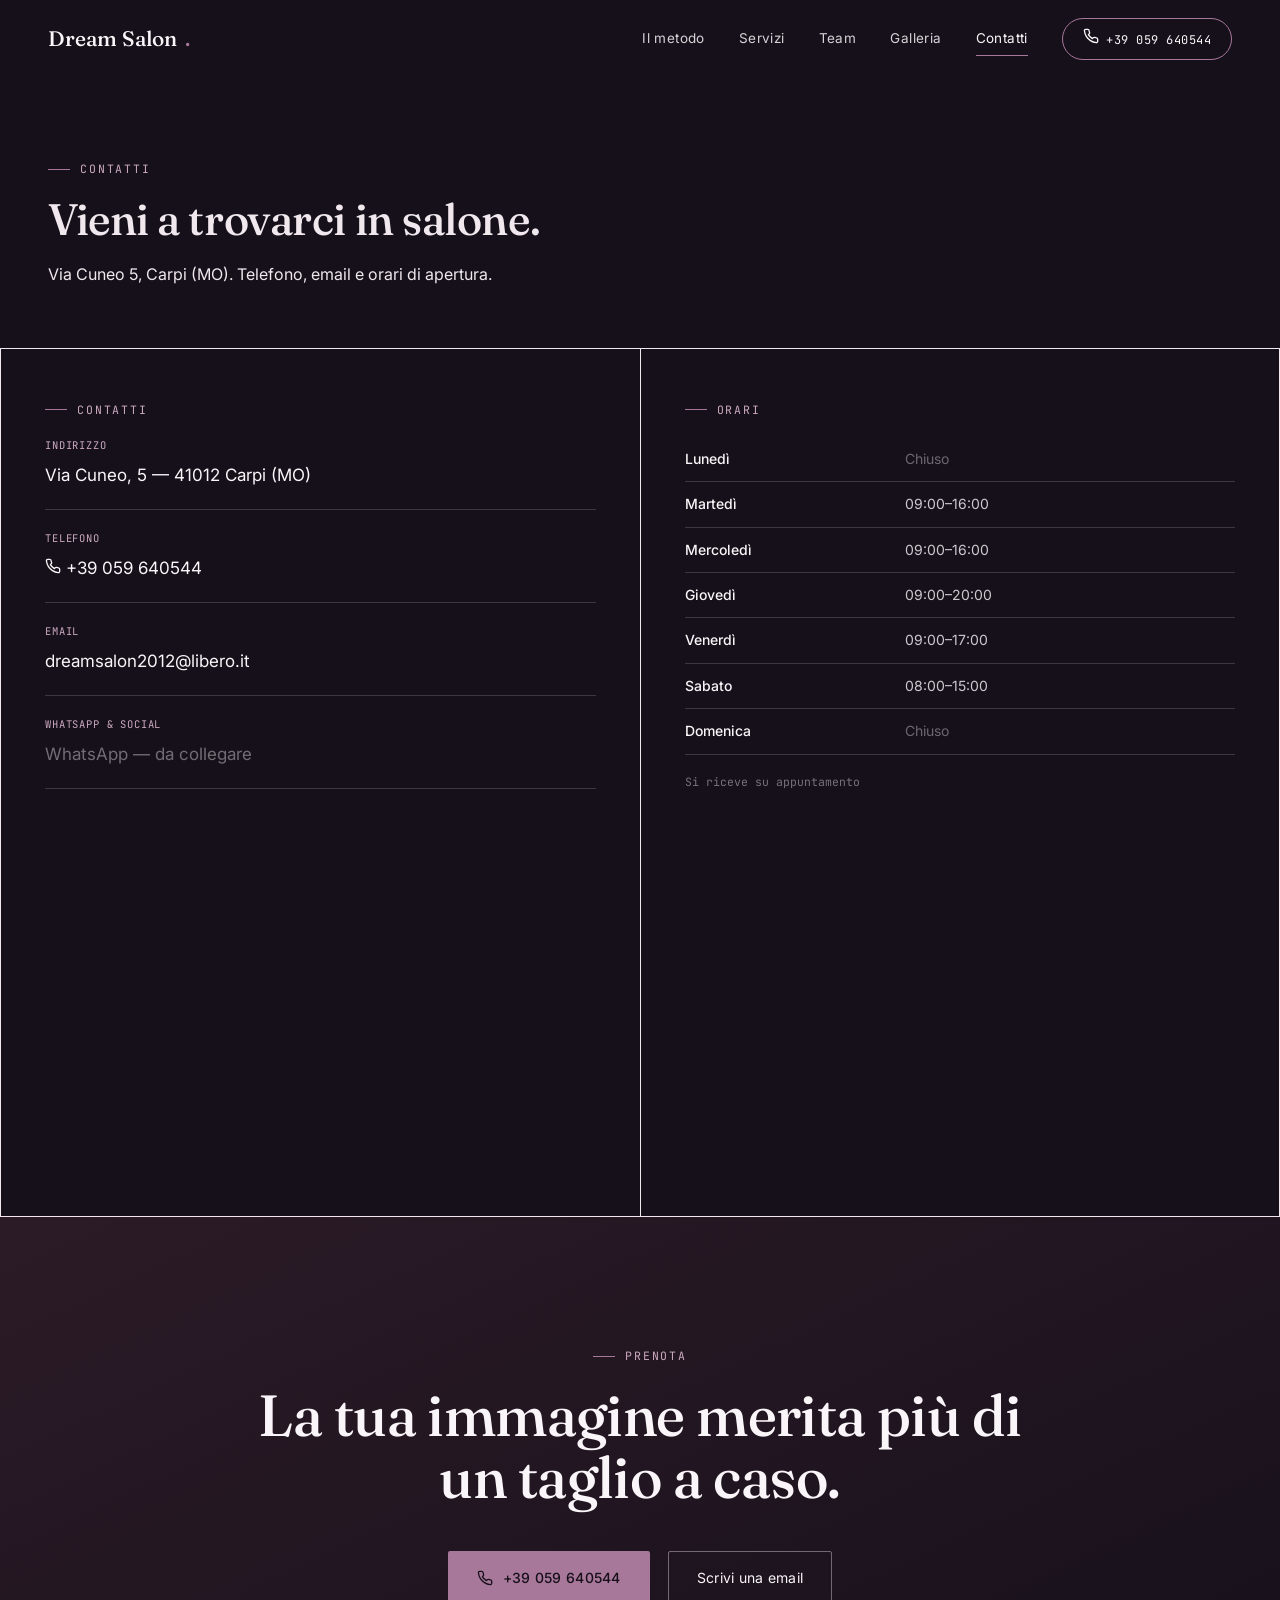
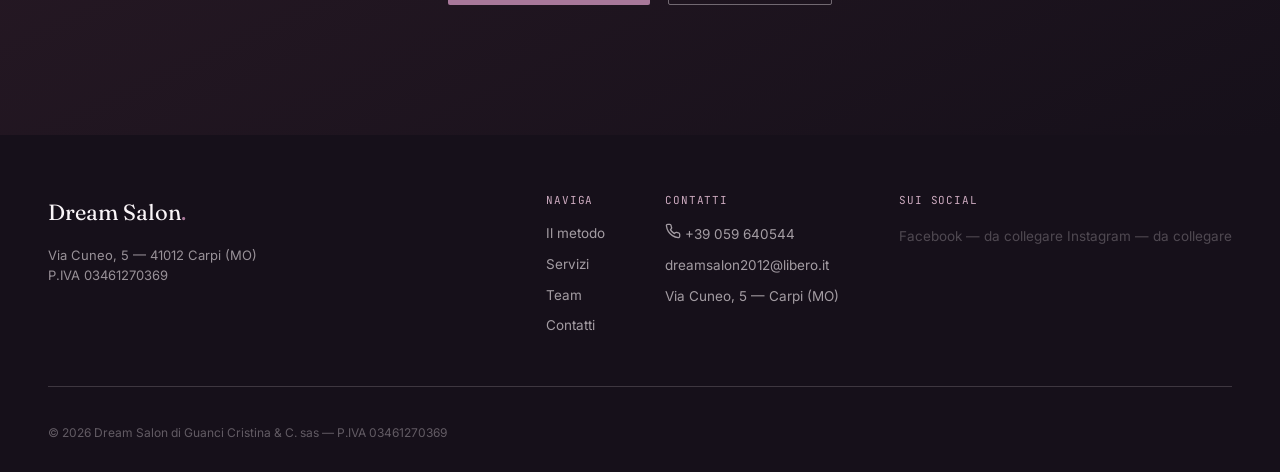
==== commit e12b11c8: "Aggiornamenti sito: galleria.html (nuova pagina), modifiche index/servizi/team/contatti, site.js e d" ====
--- a/contatti.html
+++ b/contatti.html
@@ -23,6 +23,7 @@
       <a href="index.html#consulenza">Il metodo</a>
       <a href="servizi.html">Servizi</a>
       <a href="team.html">Team</a>
+      <a href="galleria.html">Galleria</a>
       <a href="contatti.html">Contatti</a>
       <a href="tel:059640544" class="cta-pill" id="navPhone"><svg width="16" height="16" viewBox="0 0 24 24" fill="none" stroke="currentColor" stroke-width="2" stroke-linecap="round" stroke-linejoin="round" style="flex-shrink:0;"><path d="M22 16.92v3a2 2 0 0 1-2.18 2 19.79 19.79 0 0 1-8.63-3.07 19.5 19.5 0 0 1-6-6 19.79 19.79 0 0 1-3.07-8.67A2 2 0 0 1 4.11 2h3a2 2 0 0 1 2 1.72c.127.96.362 1.903.7 2.81a2 2 0 0 1-.45 2.11L8.09 9.91a16 16 0 0 0 6 6l1.27-1.27a2 2 0 0 1 2.11-.45c.907.338 1.85.573 2.81.7A2 2 0 0 1 22 16.92z"/></svg> 059 640544</a>
     </nav>
@@ -68,7 +69,7 @@
         <tr><td>Martedì</td><td>09:00–16:00</td></tr>
         <tr><td>Mercoledì</td><td>09:00–16:00</td></tr>
         <tr><td>Giovedì</td><td>09:00–20:00</td></tr>
-        <tr><td>Venerdì</td><td>09:00–17:30</td></tr>
+        <tr><td>Venerdì</td><td>09:00–17:00</td></tr>
         <tr><td>Sabato</td><td>08:00–15:00</td></tr>
         <tr><td>Domenica</td><td class="closed">Chiuso</td></tr>
       </table>
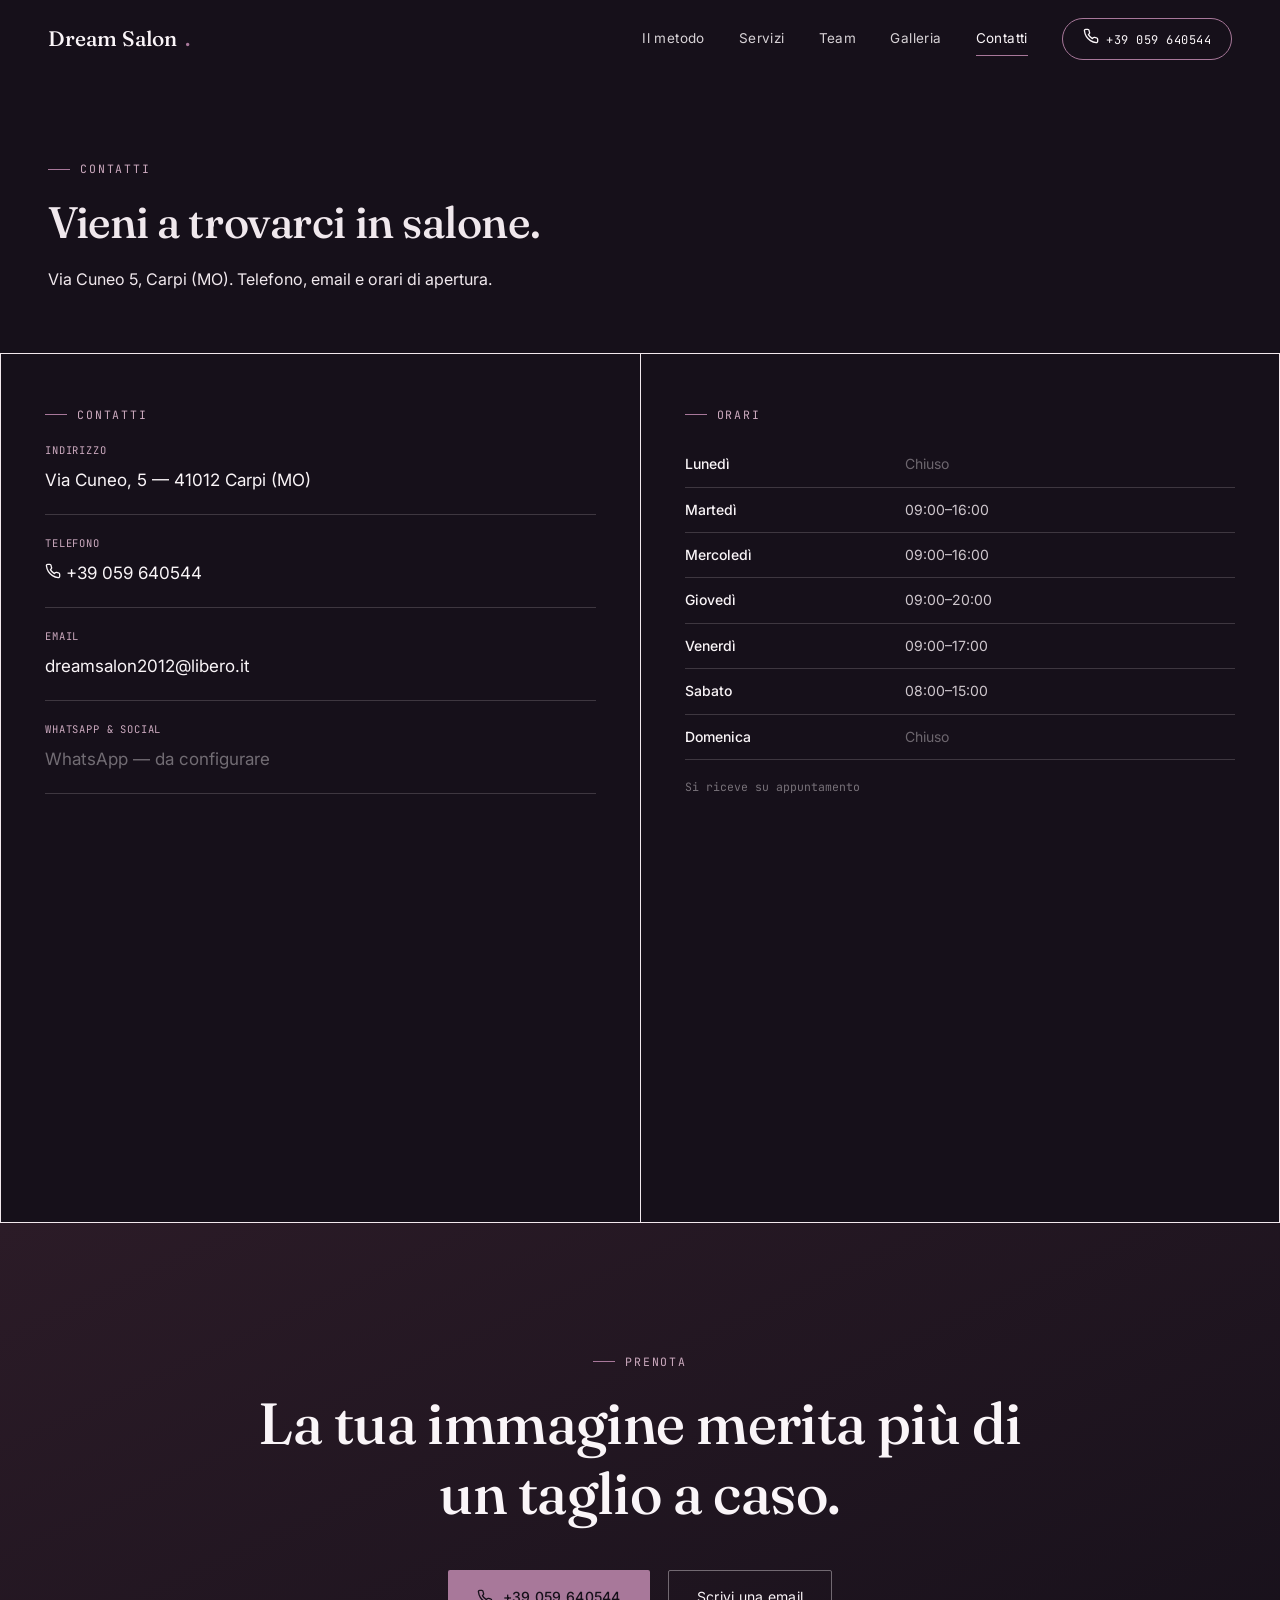
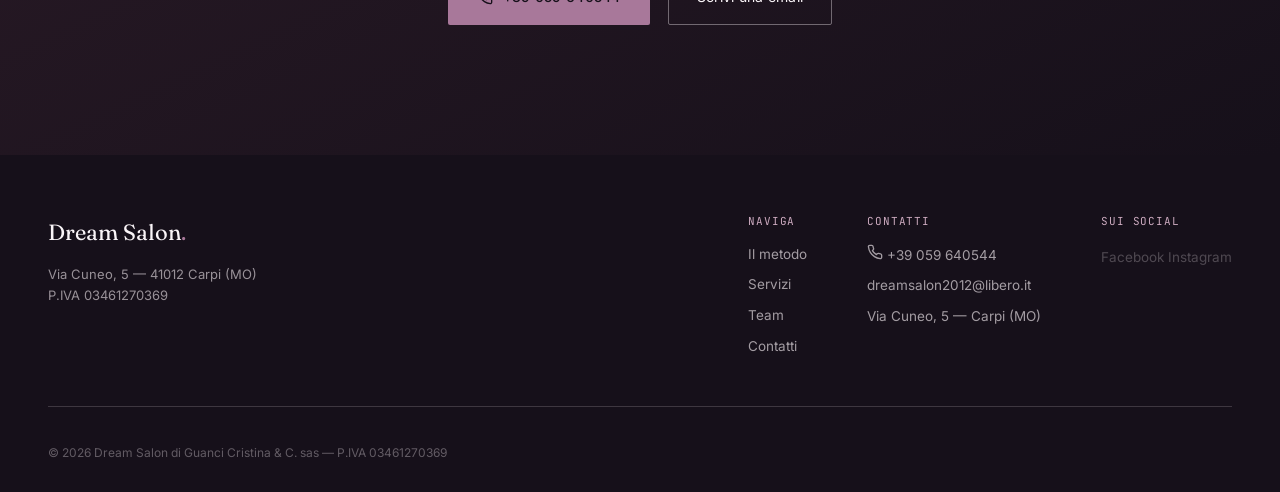
==== commit 74f9b55c: "Fix: rimozione riferimenti Treatwell, gestione dinamica foto inner hero, allineamento footer e dati " ====
--- a/contatti.html
+++ b/contatti.html
@@ -58,7 +58,7 @@
       </div>
       <div class="cinfo-item">
         <span class="k">WhatsApp &amp; Social</span>
-        <span class="v social-link disabled" id="contactWhatsApp" aria-disabled="true">WhatsApp — da collegare</span>
+        <span class="v social-link disabled" id="contactWhatsApp" aria-disabled="true">WhatsApp — da configurare</span>
       </div>
       <iframe class="map-embed" id="contactMap" style="margin-top:28px;" loading="lazy" referrerpolicy="no-referrer-when-downgrade" src="https://www.google.com/maps?q=Via+Cuneo+5+41012+Carpi+MO&output=embed" title="Mappa Dream Salon Carpi, Via Cuneo 5"></iframe>
     </div>
@@ -115,8 +115,8 @@
         </div>
         <div class="footer-col">
           <h4>Sui social</h4>
-          <span class="social-link disabled" id="footerFacebook" aria-disabled="true">Facebook — da collegare</span>
-          <span class="social-link disabled" id="footerInstagram" aria-disabled="true">Instagram — da collegare</span>
+          <span class="social-link disabled" id="footerFacebook" aria-disabled="true">Facebook</span>
+          <span class="social-link disabled" id="footerInstagram" aria-disabled="true">Instagram</span>
         </div>
       </div>
     </div>
--- a/style.css
+++ b/style.css
@@ -30,7 +30,7 @@
   h1,h2,h3,h4{
     font-family:'Fraunces',serif;
     font-weight:500;
-    line-height:1.08;
+    line-height:1.2;
     margin:0;
     letter-spacing:-0.01em;
   }
@@ -116,7 +116,9 @@
     display:flex;
     align-items:flex-end;
     position:relative;
-    background:linear-gradient(180deg, rgba(22,16,26,0.35) 0%, rgba(22,16,26,0.55) 55%, rgba(22,16,26,0.92) 100%), url('https://cdn1.treatwell.net/images/view/v2.i7363715.w1080.h720.xDDF6E4CA/') center 30%/cover no-repeat;
+    background:linear-gradient(180deg, rgba(22,16,26,0.35) 0%, rgba(22,16,26,0.55) 55%, rgba(22,16,26,0.92) 100%), var(--anthracite);
+    /* Foto di sfondo: configurabile da Google Sheets → chiave inner_bg_url nel tab Settings */
+
     padding-top:120px;
   }
   .hero .wrap{padding-bottom:76px; width:100%;}
@@ -240,6 +242,7 @@
   .packages{margin-top:1px;display:grid;grid-template-columns:1fr 1fr;gap:1px;background:var(--line);border:1px solid var(--line);border-top:none;}
   .package-card{background:var(--forest);color:var(--cream);padding:30px;}
   .package-card .eyebrow{color:var(--brass-light);margin-bottom:12px;}
+  .package-card h3{margin-bottom:10px;line-height:1.25;}
   .package-card p{font-size:14.5px;line-height:1.6;color:rgba(240,232,237,0.85);}
   .package-card .dur{font-family:'JetBrains Mono',monospace;font-size:12px;color:var(--brass-light);margin-top:14px;display:block;}
 
@@ -288,15 +291,15 @@
   }
   .avatar span{font-family:'Fraunces',serif;font-size:64px;color:var(--brass-light);font-style:italic;}
   .avatar::after{content:"";position:absolute;inset:0;border:1px solid rgba(240,232,237,0.15);}
-  .team-card h3{font-size:21px;margin-bottom:4px;}
-  .team-card .role{font-family:'JetBrains Mono',monospace;font-size:11px;color:var(--brass);text-transform:uppercase;letter-spacing:.06em;}
+  .team-card h3{font-size:21px;margin-bottom:6px;line-height:1.2;}
+  .team-card .role{display:block;font-family:'JetBrains Mono',monospace;font-size:11px;color:var(--brass);text-transform:uppercase;letter-spacing:.06em;margin-top:2px;}
   .team-card p.bio{font-size:13.5px;color:var(--ink-soft);margin-top:12px;line-height:1.6;}
   .tbc{font-size:11px;color:var(--sage);font-family:'JetBrains Mono',monospace;margin-top:8px;display:inline-block;}
 
   /* ---------- SOCIAL PROOF ---------- */
   .proof-wrap{display:grid;grid-template-columns:0.85fr 1.15fr;gap:70px;align-items:center;}
   .rating-big{display:flex;align-items:flex-end;gap:18px;}
-  .rating-big .num{font-family:'Fraunces',serif;font-size:96px;line-height:.85;font-weight:500;}
+  .rating-big .num{font-family:'Fraunces',serif;font-size:96px;line-height:1.0;font-weight:500;}
   .rating-big .stars{color:var(--brass);font-size:20px;letter-spacing:3px;margin-bottom:10px;}
   .rating-big .count{font-size:13.5px;color:var(--ink-soft);margin-bottom:14px;}
   .rating-source{font-family:'JetBrains Mono',monospace;font-size:11px;color:var(--sage);letter-spacing:.06em;text-transform:uppercase;margin-top:18px;}
@@ -402,8 +405,11 @@
     .nav-toggle span{background:var(--paper) !important;}
     header.site-nav.scrolled .nav-toggle span{background:var(--ink) !important;}
     .hero{padding-top:100px;}
-    .hero-meta{gap:16px;}
-    .header-row{margin-bottom:36px;}
+    .hero-meta{gap:16px;flex-wrap:wrap;}
+    .hero h1{font-size:clamp(32px,9vw,52px);}
+    .hero-sub{font-size:15px;}
+    .header-row{margin-bottom:36px;flex-direction:column;align-items:flex-start;gap:16px;}
+    .header-row .lede{max-width:100%;}
     .services-grid{grid-template-columns:1fr;}
     .expertise-grid{gap:30px;}
     .gallery-grid{grid-template-columns:1fr;grid-template-rows:auto;}
@@ -413,8 +419,12 @@
     .contact-info,.contact-hours{padding:38px 26px;}
     .confirm-box ul{columns:1;}
     .footer-top{flex-direction:column;gap:30px;}
-    .section{padding:76px 0;}
-    .final-cta{padding:90px 0;}
+    .section{padding:64px 0;}
+    .section-tight{padding:48px 0;}
+    .final-cta{padding:80px 0;}
+    .value-grid{gap:36px;}
+    .value-text p{font-size:15px;}
+    .consult-card{padding:28px 20px 24px;}
   }
 
   /* ---------- SKELETON ---------- */
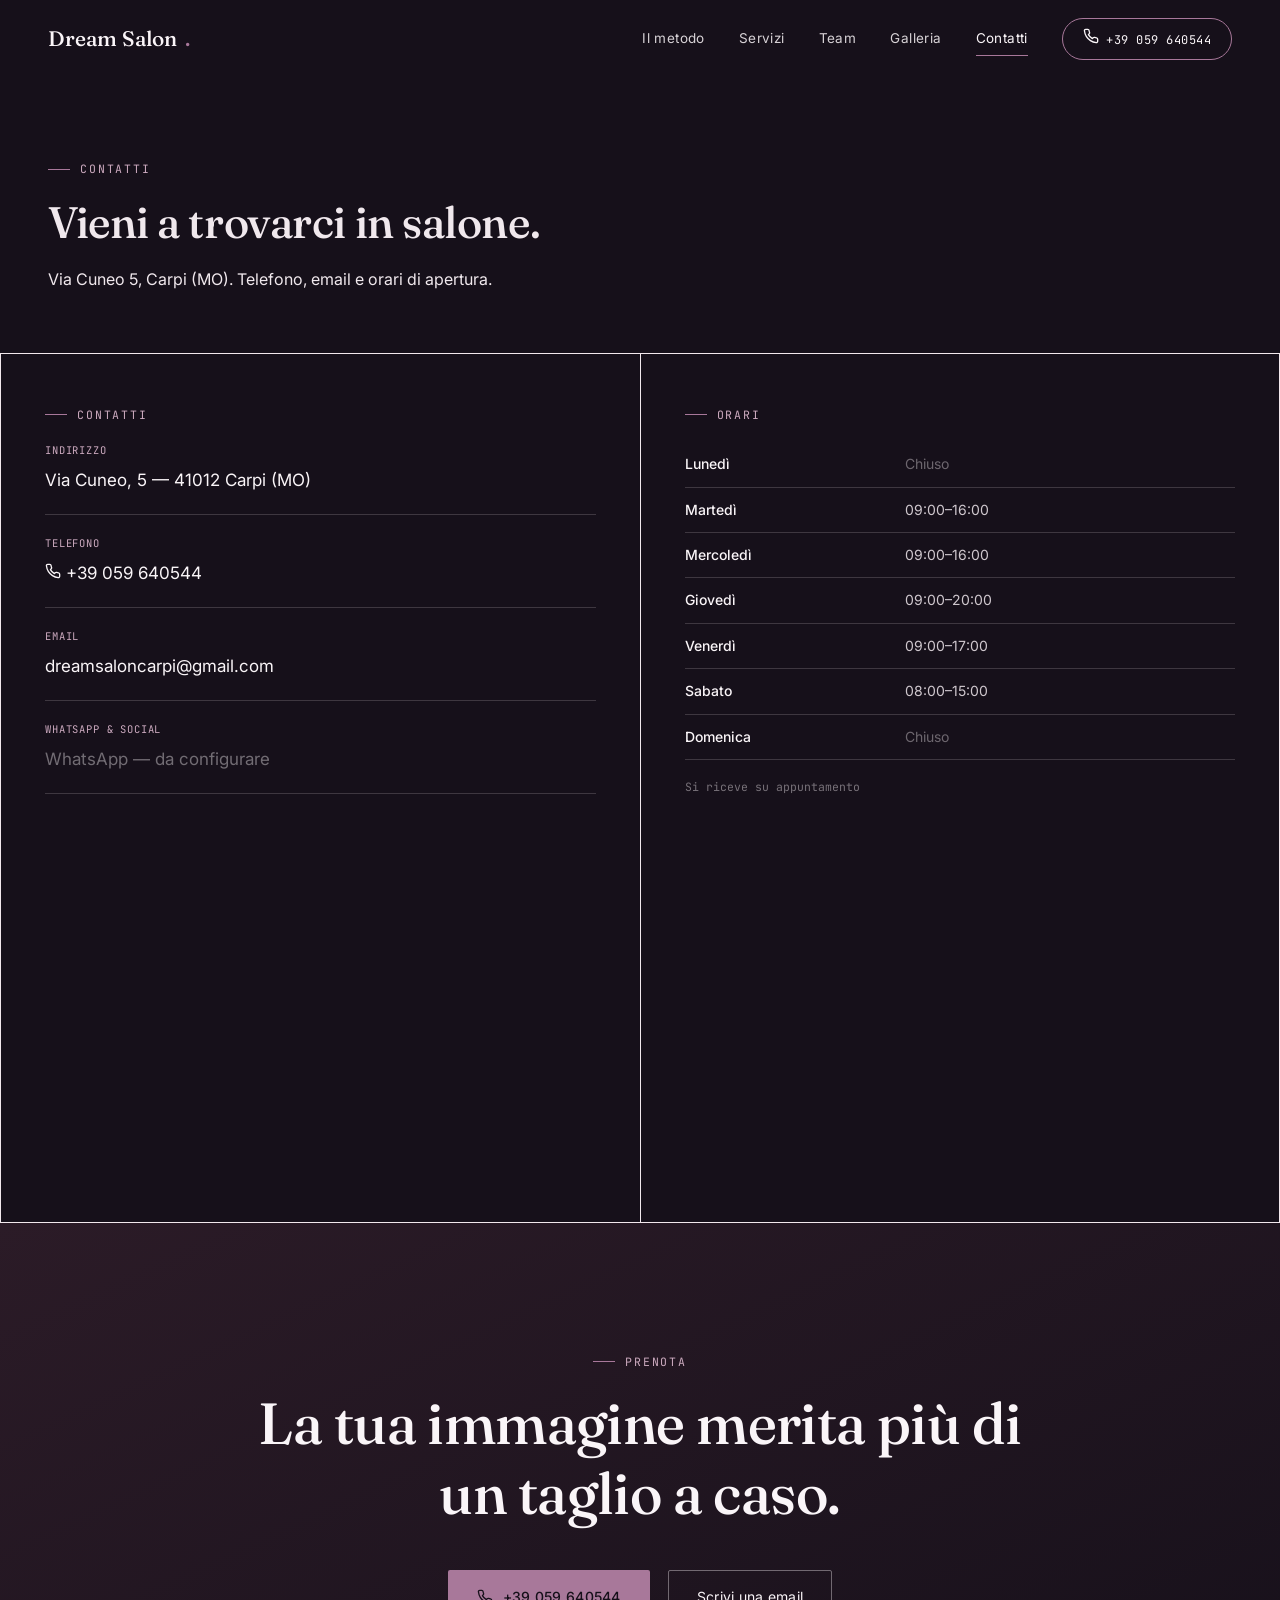
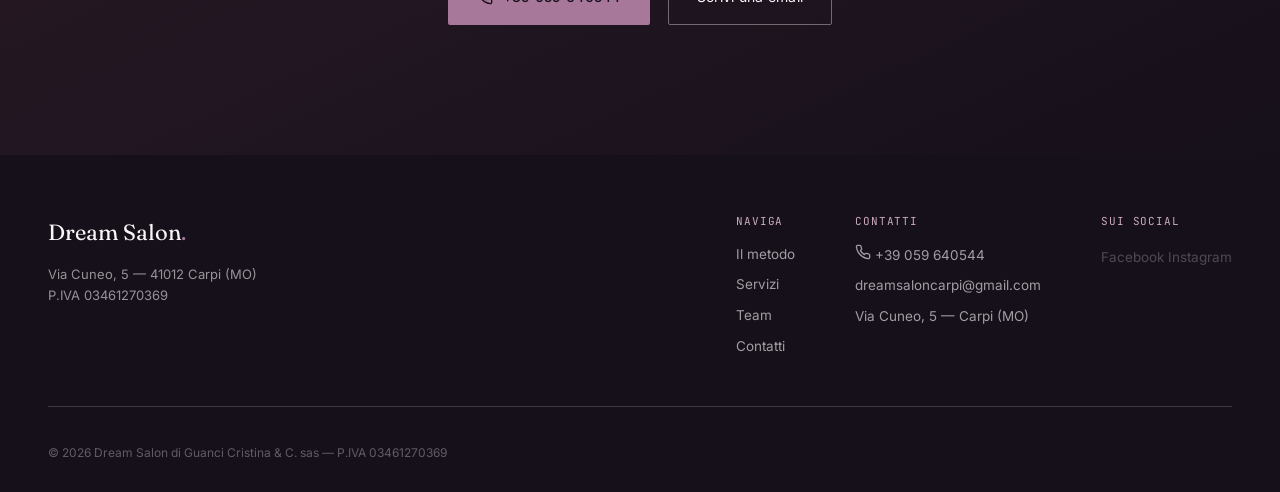
==== commit 4d05ae35: "Aggiornata email di base a dreamsaloncarpi@gmail.com" ====
--- a/contatti.html
+++ b/contatti.html
@@ -4,7 +4,7 @@
 <meta charset="UTF-8">
 <meta name="viewport" content="width=device-width, initial-scale=1.0">
 <title>Contatti — Dream Salon Carpi</title>
-<meta name="description" content="Contatti e orari di Dream Salon Carpi: Via Cuneo 5, Carpi (MO). Telefono 059 640544, email dreamsalon2012@libero.it.">
+<meta name="description" content="Contatti e orari di Dream Salon Carpi: Via Cuneo 5, Carpi (MO). Telefono 059 640544, email dreamsaloncarpi@gmail.com.">
 <link rel="preconnect" href="https://fonts.googleapis.com">
 <link rel="preconnect" href="https://fonts.gstatic.com" crossorigin>
 <link href="https://fonts.googleapis.com/css2?family=Fraunces:ital,opsz,wght@0,9..144,300;0,9..144,400;0,9..144,500;0,9..144,600;1,9..144,400;1,9..144,500&family=Inter:wght@400;500;600&family=JetBrains+Mono:wght@400;500&display=swap" rel="stylesheet">
@@ -54,7 +54,7 @@
       </div>
       <div class="cinfo-item">
         <span class="k">Email</span>
-        <a class="v" href="mailto:dreamsalon2012@libero.it">dreamsalon2012@libero.it</a>
+        <a class="v" href="mailto:dreamsaloncarpi@gmail.com">dreamsaloncarpi@gmail.com</a>
       </div>
       <div class="cinfo-item">
         <span class="k">WhatsApp &amp; Social</span>
@@ -85,7 +85,7 @@
     <h2>La tua immagine merita più di un taglio a caso.</h2>
     <div class="btn-row">
       <a href="tel:059640544" class="btn btn-primary" id="finalCta"><span id="finalCtaText"><svg width="16" height="16" viewBox="0 0 24 24" fill="none" stroke="currentColor" stroke-width="2" stroke-linecap="round" stroke-linejoin="round" style="flex-shrink:0;"><path d="M22 16.92v3a2 2 0 0 1-2.18 2 19.79 19.79 0 0 1-8.63-3.07 19.5 19.5 0 0 1-6-6 19.79 19.79 0 0 1-3.07-8.67A2 2 0 0 1 4.11 2h3a2 2 0 0 1 2 1.72c.127.96.362 1.903.7 2.81a2 2 0 0 1-.45 2.11L8.09 9.91a16 16 0 0 0 6 6l1.27-1.27a2 2 0 0 1 2.11-.45c.907.338 1.85.573 2.81.7A2 2 0 0 1 22 16.92z"/></svg> Chiama 059 640544</span></a>
-      <a href="mailto:dreamsalon2012@libero.it" class="btn btn-outline">Scrivi una email</a>
+      <a href="mailto:dreamsaloncarpi@gmail.com" class="btn btn-outline">Scrivi una email</a>
       <span class="btn btn-outline" id="freshaLink" style="display:none; cursor:pointer;" onclick="if(this.dataset.href) window.location.href=this.dataset.href">Prenota su Fresha</span>
     </div>
   </div>
@@ -110,7 +110,7 @@
         <div class="footer-col">
           <h4>Contatti</h4>
           <a href="tel:059640544" id="footerPhone"><svg width="16" height="16" viewBox="0 0 24 24" fill="none" stroke="currentColor" stroke-width="2" stroke-linecap="round" stroke-linejoin="round" style="flex-shrink:0;"><path d="M22 16.92v3a2 2 0 0 1-2.18 2 19.79 19.79 0 0 1-8.63-3.07 19.5 19.5 0 0 1-6-6 19.79 19.79 0 0 1-3.07-8.67A2 2 0 0 1 4.11 2h3a2 2 0 0 1 2 1.72c.127.96.362 1.903.7 2.81a2 2 0 0 1-.45 2.11L8.09 9.91a16 16 0 0 0 6 6l1.27-1.27a2 2 0 0 1 2.11-.45c.907.338 1.85.573 2.81.7A2 2 0 0 1 22 16.92z"/></svg> 059 640544</a>
-          <a href="mailto:dreamsalon2012@libero.it">dreamsalon2012@libero.it</a>
+          <a href="mailto:dreamsaloncarpi@gmail.com">dreamsaloncarpi@gmail.com</a>
           <p>Via Cuneo, 5 — Carpi (MO)</p>
         </div>
         <div class="footer-col">
--- a/style.css
+++ b/style.css
@@ -116,7 +116,7 @@
     display:flex;
     align-items:flex-end;
     position:relative;
-    background:linear-gradient(180deg, rgba(22,16,26,0.35) 0%, rgba(22,16,26,0.55) 55%, rgba(22,16,26,0.92) 100%), var(--anthracite);
+    background:var(--anthracite);
     /* Foto di sfondo: configurabile da Google Sheets → chiave inner_bg_url nel tab Settings */
 
     padding-top:120px;
